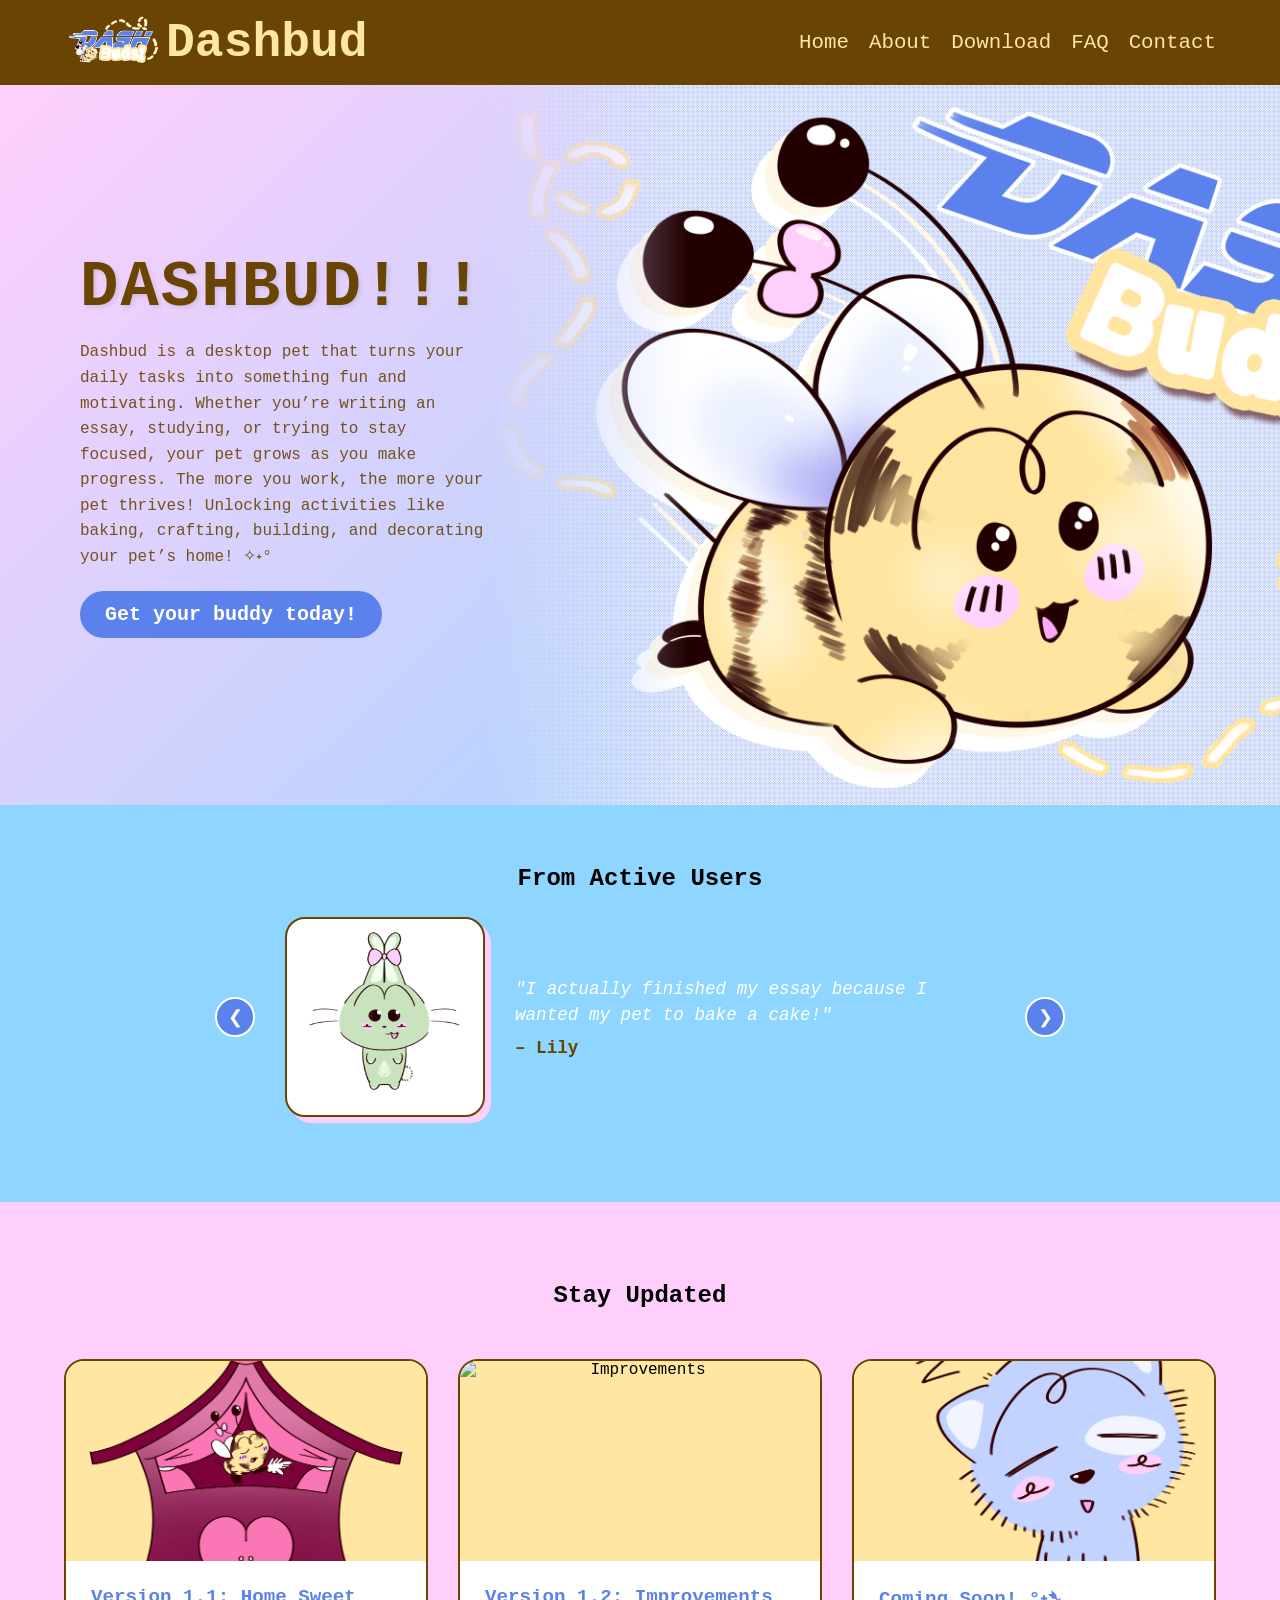
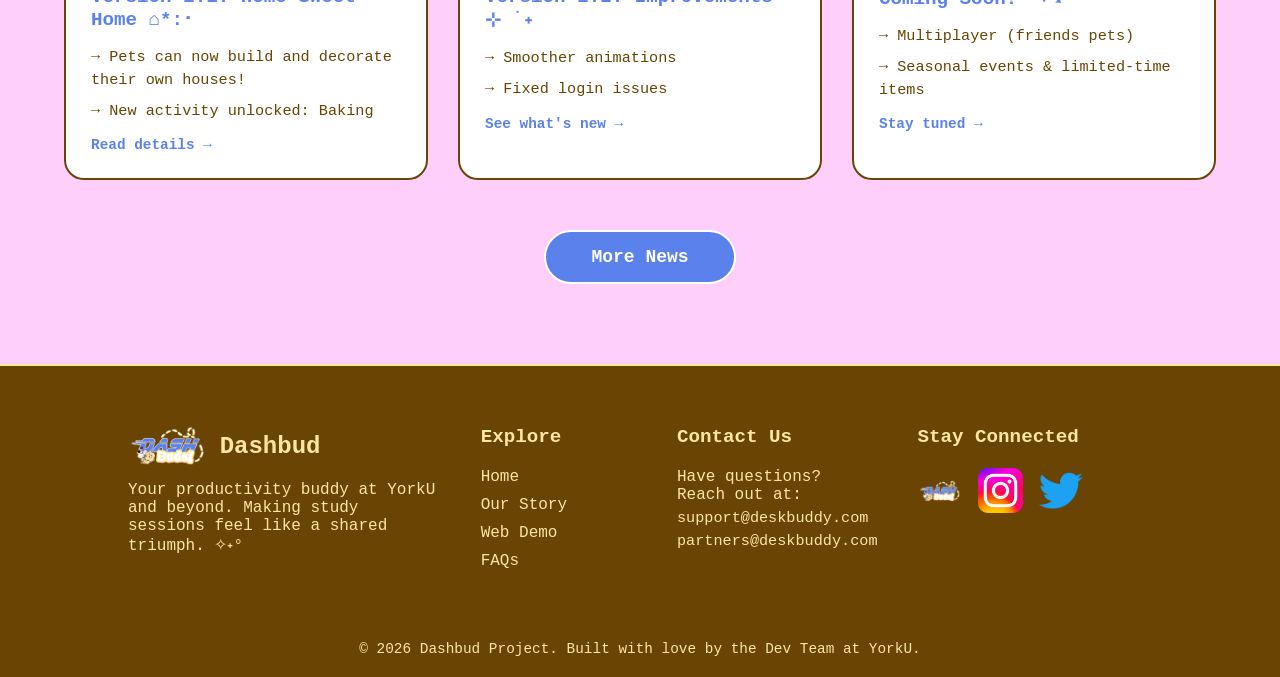
==== index.html @ 09f1fdd5 "Add files via upload" ====
<!DOCTYPE html>
<html lang="en">
<head>
    <meta charset="UTF-8">
    <meta name="viewport" content="width=device-width, initial-scale=1.0">
    <title>Dashbud</title>
    <link rel="stylesheet" href="style.css">
</head>
<body>

    <!-- NAVBAR -->
    <div id="header"></div>

    <!-- HERO SECTION -->
    <section class="hero">
        <div class="hero-text">
            <h1>DASHBUD!!!</h1>
            <p class="sub">Dashbud is a desktop pet that turns your daily tasks into something fun and motivating. Whether you’re writing an essay, studying, or trying to stay focused, your pet grows as you make progress. The more you work, the more your pet thrives! Unlocking activities like baking, crafting, building, and decorating your pet’s home! ✧˖°</p>
            <a href="instructions.html"><button class="cta-btn">Get your buddy today!</button></a>
        </div>

        <div class="hero-image">
            <div class="circle-photo">
                <img src="assets/main.png">
            </div>
        </div>
    </section>

    <!-- ACTIVE USERS SECTION -->
    <section class="users-section">
        <h2 class="section-title">From Active Users</h2>
        
        <div class="carousel-container">
            <button class="nav-btn prev" onclick="moveSlide(-1)">❮</button>

            <div class="slider">
                <div class="user-slide active">
                    <div class="user-photo">
                        <div class="rect-photo"><img src="assets/BunnySprite.png"></div>
                    </div>
                    <div class="user-text">
                        <p class="quote">"I actually finished my essay because I wanted my pet to bake a cake!"</p>
                        <p class="user-name">– Lily</p>
                    </div>
                </div>

                <div class="user-slide">
                    <div class="user-photo">
                        <div class="rect-photo"><img src="assets/CatSprite1.png"></div>
                    </div>
                    <div class="user-text">
                        <p class="quote">"Once you go DashBud, you won't ever turn back"</p>
                        <p class="user-name">– Billie</p>
                    </div>
                </div>

                <div class="user-slide">
                    <div class="user-photo">
                        <div class="rect-photo"><img src="assets/BeeSprite.png"></div>
                    </div>
                    <div class="user-text">
                        <p class="quote">"Like??? Since when is studying something I look forward to? My Dashbud literally cheers me on and it weirdly works. I don't feel alone while grinding anymore."</p>
                        <p class="user-name">– Ken</p>
                    </div>
                </div>

                <div class="user-slide">
                    <div class="user-photo">
                        <div class="rect-photo"><img src="assets/CatSprite2.png"></div>
                    </div>
                    <div class="user-text">
                        <p class="quote">"I opened it 'just to try' and now it's part of my daily routine. It makes the boring stuff so much easier to get through. Low-key life-changing:)"</p>
                        <p class="user-name">– Alex</p>
                    </div>
                </div>
                <div class="user-slide">
                    <div class="user-photo">
                        <div class="rect-photo"><img src="assets/BearSprite.png"></div>
                    </div>
                    <div class="user-text">
                        <p class="quote">"My friends are literally sick of me talking about this app but I don't care. It works and it's adorable. If I'm suffering academically, they're coming with me lol."</p>
                        <p class="user-name">– Patricia</p>
                    </div>
                </div>
                <div class="user-slide">
                    <div class="user-photo">
                        <div class="rect-photo"><img src="assets/DashBudsBunny.png"></div>
                    </div>
                    <div class="user-text">
                        <p class="quote">"Every time I try to slack off, my pet looks at me like "girl, be serious". And suddenly I'm writing paragraphs. Whoever made this, thank you for saving my GPA:333."</p>
                        <p class="user-name">– Yuju</p>
                    </div>
                </div>
                <div class="user-slide">
                    <div class="user-photo">
                        <div class="rect-photo"><img src="assets/DashBudsCat.png"></div>
                    </div>
                    <div class="user-text">
                        <p class="quote">"The interface is cute, clean, and actually motivates me?? I didn't expect much but it exceeded everything. Huge appreciation to the team behind this."</p>
                        <p class="user-name">– Frank</p>
                    </div>
                </div>

                <div class="user-slide">
                    <div class="user-photo">
                        <div class="rect-photo"><img src="assets/DashbudsCake.png"></div>
                    </div>
                    <div class="user-text">
                        <p class="quote">"DashBud has definitely made those late-night study marathons feel a lot less lonely."</p>
                        <p class="user-name">– James</p>
                    </div>
                </div>
                <div class="user-slide">
                    <div class="user-photo">
                        <div class="rect-photo"><img src="assets/DashbudsBear.png"></div>
                    </div>
                    <div class="user-text">
                        <p class="quote">"One of the only things that has given me motivation to get work done because I don't wanna leave my pet hanging in the middle of a project, the guilt is REAL."</p>
                        <p class="user-name">– Sabrina</p>
                    </div>
                </div>
                <div class="user-slide">
                    <div class="user-photo">
                        <div class="rect-photo"><img src="assets/DashbudsHouse.png"></div>
                    </div>
                    <div class="user-text">
                        <p class="quote">"This has been so effective in keeping me glued to my chair and has finally gotten me to stop scrolling on my phone when working on a project!!"</p>
                        <p class="user-name">– Jay</p>
                    </div>
                </div>
                <div class="user-slide">
                    <div class="user-photo">
                        <div class="rect-photo"><img src="assets/DashbudsWhy.png"></div>
                    </div>
                    <div class="user-text">
                        <p class="quote">"I love that my progress is tied to something so cute! It makes every task feel like a win."</p>
                        <p class="user-name">– Emily</p>
                    </div>
                </div>
            </div>

            <button class="nav-btn next" onclick="moveSlide(1)">❯</button>
        </div>
    </section>

    <section class="news">
        <div class="container">
            <h1 class="section-title">Stay Updated</h1>

            <div class="news-grid">
                <a href="https://www.instagram.com/p/DWmt3TzDglO/" class="news-card-link">
                    <div class="news-card"> 
                        <div class="news-img-placeholder">
                            <img src="assets/DashbudsHouse.png" alt="Home Sweet Home Update">
                        </div>
                        <div class="news-content">
                            <h3>Version 1.1: Home Sweet Home ⌂*:･</h3>
                            <p>→ Pets can now build and decorate their own houses!</p>
                            <p>→ New activity unlocked: Baking</p>
                            <span class="read-more">Read details →</span>
                        </div>
                    </div>
                </a>

                <a href="https://www.instagram.com/p/DWmy3O6jsHD/" class="news-card-link">
                    <div class="news-card">
                        <div class="news-img-placeholder">
                            <img src="assets/DashbudsBunny.png" alt="Improvements">
                        </div>
                        <div class="news-content">
                            <h3>Version 1.2: Improvements ⊹ ࣪ ˖</h3>
                            <p>→ Smoother animations</p>
                            <p>→ Fixed login issues</p>
                            <span class="read-more">See what's new →</span>
                        </div>
                    </div>
                </a>

                <a href="https://www.instagram.com/p/DWmsyvWDmKr/" class="news-card-link">
                    <div class="news-card">
                        <div class="news-img-placeholder">
                            <img src="assets/DashBudsBear.png" alt="Coming Soon">
                        </div>
                        <div class="news-content">
                            <h3>Coming Soon! °˖➴</h3>
                            <p>→ Multiplayer (friends pets)</p>
                            <p>→ Seasonal events & limited-time items</p>
                            <span class="read-more">Stay tuned →</span>
                        </div>
                    </div>
                </a>
            </div>

            <button class="news-btn">
                <a href="https://www.instagram.com/dash.buds/">More News</a>
            </button>
        </div>
    </section>
    <div id="footer"></div> <script src="include.js"></script>
    <script src="script.js"></script>
    <script src="include.js"></script>
</body>
</html>
---- style.css ----
* {
    margin: 0;
    padding: 0;
    box-sizing: border-box;
    font-family: "Courier New", sans-serif;
}

/* NAVBAR */
.navbar {
    width: 100%;
    background: #694403;
    padding: 15px 5%;
    display: flex;
    justify-content: space-between;
    align-items: center;
    flex-wrap: wrap;
}

.logo-text {
    text-decoration: none; 
    color: #ffe6a3; 
    font-size: clamp(1.5rem, 5vw, 3rem);
    font-weight: 700;
    flex: 1;
}

.logo-text:hover {
    color: #ffcffc;
}

.navbar nav {
    display: flex;
    flex-wrap: wrap;
}

.navbar nav a {
    margin-left: 20px;
    text-decoration: none;
    color: #ffe6a3;
    font-size: clamp(0.9rem, 2vw, 1.3rem);
    font-weight: 400;
    transition: 0.3s;
}

.navbar nav a:hover {
    color: #ffcffc;
    text-decoration: underline;
}

.logo img {
    height: 50px;
    width: auto;
    object-fit: contain;
}

/* HERO SECTION */
.hero {
    display: flex;
    justify-content: space-between;
    align-items: stretch;
    background: linear-gradient(135deg, #ffcffc, #8ed6ff);
    position: relative;
    padding: 0 100px 0 80px;
    height: 80vh;
    overflow: hidden;
}

.hero-text {
    display: flex;
    flex-direction: column;
    justify-content: center;
    max-width: 40%;
    color: #694403;
    z-index: 2;
}

.hero-text h1 {
    font-size: clamp(2.5rem, 6vw, 4rem);
    font-weight: 800;
    margin-bottom: 1rem;
    letter-spacing: 2px;
    text-shadow: 2px 2px 4px rgba(0, 0, 0, 0.1);
}

.hero-text .sub {
    color: #694403;
    font-size: 1rem;
    font-weight: 400;
    opacity: 0.9;
    line-height: 1.6;
}

.cta-btn {
    margin-top: 20px;
    padding: 12px 25px;
    background: #5a81ec;
    color: #fff;
    font-weight: 700;
    border: none;
    border-radius: 25px;
    cursor: pointer;
    font-size: 20px;
    width: fit-content;
    transition: 0.3s ease;
}

.cta-btn:hover {
    transform: scale(1.05);
    background: #ffe6a3;
    color: #694403;
}

.hero-image {
    display: flex;
    align-items: center;
    justify-content: flex-end;
    flex: 1;
    height: 100%;
}

.circle-photo {
    height: 100%;
    width: auto;
    -webkit-mask-image: linear-gradient(to right, transparent 0%, black 20%, black 80%, transparent 100%);
    mask-image: linear-gradient(to right, transparent 0%, black 20%, black 80%, transparent 100%);
}

.circle-photo img {
    height: 100%;
    width: auto;
    object-fit: contain;
    display: block;
}
/* FIX RIÊNG CHO MOBILE */
@media (max-width: 768px) {
    .hero-image {
        height: auto;
        margin-top: 20px;
    }
    
    .circle-photo {
        max-width: 300px; /* Trên mobile thì cho pet nhỏ lại xíu cho cân đối */
    }
}

/* USERS SECTION */
.users-section {
    padding: 60px 5%;
    background-color: #8ed6ff;
    text-align: center;
}

.carousel-container {
    position: relative;
    max-width: 850px;
    margin: 0 auto;
    display: flex;
    align-items: center;
    justify-content: center;
    gap: 30px;
}

.slider {
    width: 100%;
    min-height: 250px;
    display: flex;
    align-items: center;
}

.user-slide {
    display: none;
    width: 100%;
    animation: fadeIn 0.5s ease-in-out;
    flex-direction: row;
    align-items: center;
    gap: 30px;
}

.user-slide.active {
    display: flex;
}

.rect-photo {
    width: 200px;
    height: 200px;
    background: #fff;
    border-radius: 20px;
    display: flex;
    align-items: center;
    justify-content: center;
    box-shadow: 6px 6px 0px #ffcffc;
    flex-shrink: 0;
    overflow: hidden; /* Cắt bỏ phần ảnh thừa nếu to hơn khung */
    border: 2px solid #694403; /* Thêm viền nâu cho tông xuyệt tông với Dashbud */
}

.rect-photo img {
    width: 100%;
    height: 100%;
    object-fit: cover; /* Ảnh sẽ lấp đầy khung mà không bị móp méo */
    display: block;
}

.user-text {
    flex: 1;
    text-align: left;
}

.quote {
    font-size: 1.1rem;
    font-weight: 500;
    font-style: italic;
    color: #fff;
    line-height: 1.5;
    margin-bottom: 10px;
}

.user-name {
    font-weight: bold;
    font-size: 1.1rem;
    color: #694403;
}

.nav-btn {
    background: #5a81ec;
    border: 2px solid #fff;
    color: #fff;
    width: 40px;
    height: 40px;
    border-radius: 50%;
    cursor: pointer;
    font-size: 18px;
    transition: 0.2s;
    z-index: 10;
    flex-shrink: 0;
}

.nav-btn:hover {
    background: #ffe6a3;
    border-color: #694403;
    color: #694403;
}

@keyframes fadeIn {
    from { opacity: 0; transform: translateY(10px); }
    to { opacity: 1; transform: translateY(0); }
}

@media (max-width: 768px) {
    .carousel-container {
        gap: 10px;
    }
    
    .user-slide {
        flex-direction: column;
        text-align: center;
        gap: 20px;
    }

    .user-text {
        text-align: center;
    }

    .rect-photo {
        width: 150px;
        height: 150px;
    }

    .quote {
        font-size: 1rem;
    }
    
    .nav-btn {
        width: 35px;
        height: 35px;
        font-size: 14px;
    }
}

/* NEWS SECTION - CLEAN VERSION */
.news {
    padding: 80px 5%;
    background-color: #ffcffc;
    text-align: center;
}

.news h1{
    padding-bottom: 50px;
}

.news-grid {
    display: grid;
    grid-template-columns: repeat(auto-fit, minmax(300px, 1fr));
    gap: 30px;
    margin: 0 auto 50px;
    max-width: 1200px;
}

/* Sửa lỗi link */
.news-card-link {
    text-decoration: none;
    color: inherit;
    display: block;
}

.news-card {
    background: #fff;
    border-radius: 20px;
    overflow: hidden;
    transition: 0.3s ease;
    border: 2px solid #694403; /* Đồng bộ viền nâu Dashbud */
    display: flex;
    flex-direction: column;
    height: 100%;
}

.news-card:hover {
    transform: translateY(-10px);
    box-shadow: 10px 10px 0px rgba(105, 68, 3, 0.2);
}

/* Xử lý hình ảnh */
.news-img-placeholder {
    height: 200px;
    background: #ffe6a3;
    overflow: hidden;
    display: flex;
    align-items: center;
    justify-content: center;
}

.news-img-placeholder img {
    width: 100%;
    height: 100%;
    object-fit: cover; /* Giúp ảnh không bị móp méo */
    transition: 0.5s ease;
}

.news-card:hover .news-img-placeholder img {
    transform: scale(1.1);
}

.news-content {
    padding: 25px;
    text-align: left;
    flex-grow: 1;
}

.news-content h3 {
    color: #5a81ec;
    margin-bottom: 15px;
    font-size: 1.2rem;
    font-weight: 800;
}

.news-content p {
    font-size: 0.95rem;
    color: #694403;
    margin-bottom: 8px;
    line-height: 1.5;
}

.read-more {
    display: block;
    margin-top: 15px;
    font-weight: bold;
    color: #5a81ec;
    font-size: 0.9rem;
}

/* Button More News */
.news-btn {
    padding: 15px 45px;
    background: #5a81ec;
    border: 2px solid #fff;
    border-radius: 30px;
    cursor: pointer;
    transition: 0.3s;
    display: inline-block;
}

.news-btn a {
    color: white;
    text-decoration: none;
    font-size: 18px;
    font-weight: bold;
    display: block;
}

.news-btn:hover {
    background: #ffe6a3;
    border: 2px solid #694403;
    transform: scale(1.05);
}

.news-btn:hover a {
    color: #694403;
}

/* Sửa lại Global Responsive cho đồng bộ */
@media (max-width: 768px) {
    .news-grid {
        grid-template-columns: 1fr; /* 1 cột trên mobile */
    }
    
    .news-img-placeholder {
        height: 180px;
    }

    .section-title {
        font-size: 2rem;
    }
}
/* ABOUT PAGE SPECIFIC */
.about-hero {
    padding: 80px 10%;
    background-color: #ffcffc;
    color: #694403;
    /* Đảm bảo flex cân đối */
    display: flex;
    justify-content: center;
}

.about-text {
    flex: 1.5; /* Cho chữ rộng hơn một chút */
    line-height: 1.6;
}

.about-text h2 {
    font-size: 3rem;
    margin-bottom: 20px;
}
.about-hero .about-image {
    flex: 1;
    display: flex;
    justify-content: center;
}

/* Xóa bỏ mọi khung đồ của rect-photo chỉ riêng ở phần này */
.about-hero .rect-photo {
    width: 100%;       /* Cho phép nó to ra */
    height: auto;      /* Không cố định chiều cao 200px nữa */
    background: none;  /* Bỏ nền trắng */
    box-shadow: none;  /* Bỏ bóng đổ */
    border-radius: 0;  /* Bỏ bo góc */
    border: none;      /* Bỏ viền nếu có */
}

/* Làm cho tấm ảnh to lên */
.about-hero .rect-photo img {
    width: 100%;       /* To hết cỡ theo div mẹ */
    max-width: 550px;  /* Nhưng không quá 550px để tránh bị vỡ hình */
    height: auto;
    object-fit: contain;
}

.how-it-works {
    padding: 80px 5%;
    background-color: #fff;
    text-align: center;
}

.steps-grid {
    display: grid;
    grid-template-columns: repeat(auto-fit, minmax(220px, 1fr));
    gap: 20px;
    margin-top: 50px;
}

.step-card {
    background: #ffe6a3; 
    padding: 30px;
    border-radius: 20px;
    position: relative;
    border: 2px solid #694403;
    text-align: left;
}

.step-num {
    position: absolute;
    top: -20px;
    left: 20px;
    background: #5a81ec; 
    color: white;
    width: 40px;
    height: 40px;
    border-radius: 50%;
    display: flex;
    align-items: center;
    justify-content: center;
    font-weight: bold;
    border: 2px solid #694403;
}

.step-card h3 {
    margin-top: 10px;
    color: #694403;
    margin-bottom: 15px;
}

.step-card ul {
    list-style: none;
    font-size: 0.9rem;
}

.process-section {
    padding: 80px 10%;
    background-color: #8ed6ff;
    color: #000;
}

.about-flex {
    display: flex;
    align-items: center;
    gap: 50px;
    margin-bottom: 60px;
}

/* PROCESS */
.process-story {
    flex: 1.2;
    text-align: left;
}

.process-story h3 {
    font-size: 3rem;
    margin-bottom: 20px;
    color: #fff;
    text-shadow: 3px 3px #5a81ec;
}

.process-story p {
    line-height: 1.6;
    margin-bottom: 15px;
    font-size: 1.1rem;
}

.wish-note {
    font-weight: bold;
    color: #fff;
    background: #5a81ec;
    padding: 10px 20px;
    border-radius: 30px;
}

/* PROCESS PHOTO STACK (Cập nhật mới) */
.about-image {
    flex: 1;
    display: flex;
    justify-content: center;
    align-items: center;
    padding: 20px;
}

.process-photo-stack {
    display: flex;
    flex-direction: column; /* Xếp dọc */
    gap: 30px; /* Khoảng cách giữa các tấm hình */
    position: relative;
    width: 100%;
    max-width: 320px; /* Giới hạn độ rộng tổng thể */
}

/* Style chung cho hiệu ứng Polaroid */
.photo-item {
    background: #fff;
    padding: 15px 15px 40px 15px; /* Padding dưới dày hơn để ghi chú */
    border: 3px solid #694403;
    border-radius: 5px; /* Bo góc nhẹ */
    box-shadow: 10px 10px 0px rgba(105, 68, 3, 0.2); /* Bóng đổ mờ */
    transition: all 0.3s ease;
    position: relative;
}

.photo-item img {
    width: 100%;
    height: 200px; /* Cố định chiều cao ảnh */
    object-fit: cover; /* Cắt ảnh khớp khung */
    border: 2px solid #ddd;
}

.photo-item .caption {
    position: absolute;
    bottom: 10px;
    left: 0;
    width: 100%;
    text-align: center;
    font-weight: bold;
    color: #694403;
    font-size: 1rem;
    font-family: "Courier New", sans-serif; /* Dùng font đánh máy cho caption */
}

/* Hover effect: Nổi lên và đổi màu bóng đổ */
.photo-item:hover {
    transform: scale(1.05) rotate(0deg) !important; /* Về thẳng đứng khi hover */
    box-shadow: 10px 10px 0px #ffe6a3; /* Bóng đổ vàng của Dashbud */
    z-index: 10; /* Nổi lên trên */
}

/* Hiệu ứng xoay nhẹ và lệch góc để nhìn tự nhiên */
.polaroid-1 {
    transform: rotate(-3deg);
    align-self: flex-start; /* Lệch trái */
}

.polaroid-2 {
    transform: rotate(2deg);
    align-self: center; /* Ở giữa */
}

.polaroid-3 {
    transform: rotate(-1deg);
    align-self: flex-end; /* Lệch phải */
}

/* RESPONSIVE */
@media (max-width: 992px) {
    .about-image {
        margin-top: 40px;
        width: 100%;
    }
    .process-photo-stack {
        flex-direction: row; /* Trên mobile bóp nhỏ lại thì xếp ngang */
        justify-content: center;
        max-width: 100%;
        gap: 15px;
    }
    .photo-item {
        width: 30%; /* Mỗi tấm chiếm 30% chiều rộng */
        padding: 10px 10px 30px 10px;
    }
    .photo-item img {
        height: 120px; /* Giảm chiều cao ảnh trên mobile */
    }
    .polaroid-1, .polaroid-2, .polaroid-3 {
        transform: rotate(0deg); /* Bỏ xoay trên mobile cho gọn */
        align-self: auto;
    }
}

/* Features Styling */
.features-box {
    background: #fff;
    padding: 40px;
    border-radius: 40px;
    border: 3px solid #694403;
    text-align: center;
}

.features-box h3 {
    font-size: 2rem;
    margin-bottom: 30px;
}

.features-grid {
    display: grid;
    grid-template-columns: repeat(auto-fit, minmax(200px, 1fr));
    gap: 20px;
    margin-bottom: 30px;
}

.feature-item {
    background: #ffcffc;
    padding: 20px;
    border-radius: 20px;
    border: 2px solid #694403;
    font-weight: bold;
    transition: 0.3s;
}

.feature-item:hover {
    transform: scale(1.05);
    background: #ffe6a3;
}

.process-note {
    font-size: 0.9rem;
    font-style: italic;
    opacity: 0.8;
}

/* Responsive */
@media (max-width: 992px) {
    .about-flex {
        flex-direction: column;
        text-align: center;
    }
    .process-story { text-align: center; }
    .process-photo-frame { width: 280px; height: 280px; }
}

/* TEAM SECTION */
.team-section {
    padding: 80px 5%;
    background-color: #fff;
    text-align: center;
}

.team-sub {
    color: #694403;
    margin-bottom: 50px;
    font-size: 1.1rem;
}

.team-grid {
    display: grid;
    grid-template-columns: repeat(auto-fit, minmax(280px, 1fr));
    gap: 30px;
    max-width: 1200px;
    margin: 0 auto;
}

.team-card {
    background: #f9f9f9;
    border: 3px solid #694403;
    border-radius: 25px;
    padding: 30px;
    transition: all 0.3s ease;
    position: relative;
    overflow: hidden;
}

.team-card:hover {
    transform: translateY(-10px);
    background: #ffcffc; /* Đổi sang hồng khi hover */
    box-shadow: 10px 10px 0px #5a81ec; /* Bóng đổ xanh */
}

.member-photo {
    width: 120px;
    height: 120px;
    background: #8ed6ff;
    border-radius: 50%;
    margin: 0 auto 20px;
    display: flex;
    align-items: center;
    justify-content: center;
    border: 3px solid #694403;
    overflow: hidden; /* CỰC KỲ QUAN TRỌNG: Để ảnh không lòi ra ngoài vòng tròn */
}

.member-photo img {
    width: 100%;
    height: 100%;
    object-fit: cover; /* Giúp ảnh không bị móp méo */
    display: block;
}

.member-info h3 {
    color: #694403;
    margin-bottom: 5px;
    font-size: 1.3rem;
}

.member-info .role {
    color: #5a81ec;
    font-weight: bold;
    text-transform: uppercase;
    font-size: 0.85rem;
    letter-spacing: 1px;
    margin-bottom: 15px;
}

.member-info .desc {
    color: #666;
    font-size: 0.95rem;
    line-height: 1.5;
}

/* Responsive */
@media (max-width: 768px) {
    .team-grid {
        grid-template-columns: 1fr;
    }
}

/* Responsive About */
@media (max-width: 768px) {
    .about-flex {
        flex-direction: column;
        text-align: center;
    }
    .about-text h2 { font-size: 2rem; }
    .rect-photo { width: 100%; height: 250px; }
}

/* INSTRUCTIONS SECTION STYLES */
.ins-section {
    padding: 80px 5%;
    background-color: #8ed6ff; /* Blue background */
    min-height: 100vh;
    display: flex;
    justify-content: center;
}

.ins-container {
    max-width: 900px;
    width: 100%;
    text-align: center;
}

.ins-title {
    font-size: 3rem;
    color: #694403;
    margin-bottom: 40px;
    font-weight: 800;
}

/* Step Items */
.ins-steps {
    display: flex;
    flex-direction: column;
    gap: 20px;
    margin-bottom: 50px;
    align-items: center;
}

.ins-step-item {
    display: flex;
    align-items: center;
    gap: 20px;
    background: white;
    padding: 20px 30px;
    border-radius: 50px;
    width: 100%;
    max-width: 600px;
    border: 3px solid #694403;
    box-shadow: 8px 8px 0px #ffe6a3;
}

.ins-badge {
    background: #5a81ec;
    color: white;
    width: 40px;
    height: 40px;
    border-radius: 50%;
    display: flex;
    align-items: center;
    justify-content: center;
    font-weight: bold;
    font-size: 1.2rem;
    flex-shrink: 0;
    border: 2px solid #694403;
}

.ins-step-item p {
    color: #694403;
    font-size: 1.1rem;
    text-align: left;
}

/* Grid Buttons */
.ins-grid {
    display: grid;
    grid-template-columns: repeat(auto-fit, minmax(200px, 1fr));
    gap: 20px;
    margin-bottom: 60px;
}

.ins-card {
    background: #ffe6a3;
    padding: 20px;
    border-radius: 20px;
    text-decoration: none;
    color: #694403;
    font-weight: bold;
    font-size: 1.2rem;
    border: 3px solid #694403;
    transition: 0.3s ease;
}

.ins-card:hover {
    transform: translateY(-5px);
    background: white;
}

.ins-divider {
    height: 4px;
    background: repeating-linear-gradient(90deg, #694403, #694403 10px, transparent 10px, transparent 20px);
    margin: 40px auto;
    width: 80%;
    opacity: 0.3;
}

/* Demo Box */
.ins-demo-box {
    background: #ffcffc;
    padding: 50px 30px;
    border-radius: 30px;
    border: 3px solid #694403;
    box-shadow: 12px 12px 0px #694403;
}

.ins-demo-box h3 {
    font-size: 2.2rem;
    color: #694403;
    margin-bottom: 15px;
}

.ins-demo-box p {
    color: #694403;
    margin-bottom: 25px;
    font-size: 1.1rem;
}

.ins-cta-btn {
    display: inline-block;
    padding: 15px 35px;
    background: #5a81ec;
    color: white;
    text-decoration: none;
    border-radius: 30px;
    font-weight: bold;
    font-size: 1.2rem;
    border: 3px solid #694403;
    transition: 0.3s;
}

.ins-cta-btn:hover {
    background: #ffe6a3;
    color: #694403;
    transform: scale(1.05);
}

/* Responsive */
@media (max-width: 768px) {
    .ins-title { font-size: 2.2rem; }
    .ins-step-item { border-radius: 20px; padding: 15px; }
    .ins-badge { width: 30px; height: 30px; font-size: 1rem; }
    .ins-demo-box h3 { font-size: 1.8rem; }
}

/* PRODUCTIVITY BAR (CHO TRANG DASHBOARD) */
.progress-container {
    width: 100%;
    max-width: 500px;
    height: 30px;
    background: #eee;
    border-radius: 15px;
    margin: 20px auto;
    overflow: hidden;
    border: 2px solid #694403;
}

.progress-bar {
    height: 100%;
    width: 0%; /* JS sẽ điều khiển cái này */
    background: linear-gradient(to right, #ffb3ec, #5a81ec);
    transition: width 0.5s ease-in-out;
}

.character-selection {
    display: flex;
    justify-content: center;
    gap: 20px;
    margin-bottom: 30px;
}

.char-option {
    width: 80px;
    height: 80px;
    border-radius: 50%;
    background: #fff;
    cursor: pointer;
    border: 3px solid transparent;
    transition: 0.3s;
}

.char-option.selected {
    border-color: #5a81ec;
    transform: scale(1.2);
}

/* DASHBOARD STYLES */
.dashboard-container {
    max-width: 800px;
    margin: 50px auto;
    background: white;
    padding: 40px;
    border-radius: 30px;
    text-align: center;
    box-shadow: 15px 15px 0px #694403;
    border: 3px solid #694403;
}

.char-options {
    display: flex;
    justify-content: center;
    gap: 15px;
    margin: 20px 0;
}

.char-item {
    width: 60px;
    height: 60px;
    border-radius: 50%;
    background: #ffe6a3;
    display: flex;
    align-items: center;
    justify-content: center;
    cursor: pointer;
    border: 3px solid transparent;
    transition: 0.3s;
}

.char-item.active {
    border-color: #5a81ec;
    transform: scale(1.2);
    background: #8ed6ff;
}

.main-display {
    display: flex;
    flex-direction: column;
    align-items: center;
    gap: 20px;
    margin-top: 30px;
}

#mainPet {
    height: 200px;
    object-fit: contain;
}

.progress-container {
    width: 300px;
    height: 25px;
    background: #eee;
    border-radius: 20px;
    border: 2px solid #694403;
    overflow: hidden;
    margin: 10px 0;
}

.progress-bar {
    width: 0%;
    height: 100%;
    background: linear-gradient(to right, #ffb3ec, #5a81ec);
    transition: width 0.8s cubic-bezier(0.175, 0.885, 0.32, 1.275);
}

.input-group {
    display: flex;
    gap: 10px;
    margin-top: 20px;
}

.input-group input {
    padding: 10px;
    border-radius: 10px;
    border: 2px solid #ddd;
    outline: none;
}


/* FAQ SECTION STYLES */
.faq-section {
    padding: 100px 5%;
    display: flex;
    justify-content: center;
    min-height: 100vh;
}

.faq-container {
    max-width: 800px;
    width: 100%;
}

.faq-title {
    font-size: 3rem;
    color: #694403;
    text-align: center;
    margin-bottom: 50px;
    font-weight: 800;
}

.faq-list {
    display: flex;
    flex-direction: column;
    gap: 20px;
}

/* Style cho từng mục FAQ */
.faq-item {
    background: white;
    border: 3px solid #694403;
    border-radius: 20px;
    overflow: hidden;
    box-shadow: 8px 8px 0px #ffcffc; /* Đổ bóng màu hồng cute */
    transition: transform 0.2s ease;
}

.faq-item:hover {
    transform: translateY(-3px);
}

/* Phần câu hỏi (Cái thanh bấm vào) */
summary {
    padding: 25px;
    font-size: 1.3rem;
    font-weight: bold;
    color: #694403;
    cursor: pointer;
    list-style: none; /* Bỏ dấu mũi tên mặc định của trình duyệt */
    position: relative;
    display: flex;
    justify-content: space-between;
    align-items: center;
}

/* Tạo dấu + giả để làm mũi tên cho đẹp */
summary::after {
    content: '▼';
    font-size: 1rem;
    transition: transform 0.3s;
    color: #5a81ec;
}

/* Khi mở ra thì xoay mũi tên */
details[open] summary::after {
    transform: rotate(180deg);
}

/* Phần câu trả lời */
.faq-answer {
    padding: 0 25px 25px 25px;
    color: #333;
    line-height: 1.6;
    font-size: 1.1rem;
    animation: slideDown 0.3s ease-out;
}

.faq-footer {
    margin-top: 60px;
    text-align: center;
    background: #694403;
    padding: 40px;
    border-radius: 30px;
    color: #ffe6a3;
}

.faq-footer p {
    margin-bottom: 20px;
    font-size: 1.2rem;
}

/* Hiệu ứng mượt khi mở câu trả lời */
@keyframes slideDown {
    from { opacity: 0; transform: translateY(-10px); }
    to { opacity: 1; transform: translateY(0); }
}

/* Responsive */
@media (max-width: 768px) {
    .faq-title { font-size: 2.2rem; }
    summary { font-size: 1.1rem; padding: 20px; }
    .faq-answer { font-size: 1rem; }
}



/* CONTACT PAGE STYLES */
.contact-section {
    padding: 80px 5%;
    display: flex;
    justify-content: center;
    min-height: 100vh;
}

.contact-container {
    max-width: 1100px;
    width: 100%;
}

.contact-title {
    font-size: 3rem;
    color: #694403;
    text-align: center;
    margin-bottom: 40px;
    font-weight: 800;
}

.contact-wrapper {
    display: grid;
    grid-template-columns: 1fr 1fr;
    gap: 40px;
    background: white;
    padding: 40px;
    border-radius: 30px;
    border: 3px solid #694403;
    box-shadow: 15px 15px 0px #ffe6a3;
}

/* Cột bên trái */
.contact-info h3 {
    color: #5a81ec;
    margin-bottom: 10px;
    font-size: 1.2rem;
}

.email-box {
    margin-bottom: 30px;
    display: flex;
    flex-direction: column;
    gap: 20px;
}

.email-item a {
    color: #694403;
    text-decoration: none;
    font-weight: bold;
    font-size: 1.1rem;
}

.email-item a:hover {
    text-decoration: underline;
}
.social-links-contact {
    margin: 25px 0;
    padding: 20px;
    background: rgba(255, 255, 255, 0.5); 
    border-radius: 15px;
    border: 2px dashed #694403; 
}

.social-links-contact h3 {
    font-size: 1.2rem;
    color: #694403;
    margin-bottom: 15px;
}

.social-icon-wrapper {
    display: flex;
    gap: 20px;
}

.social-item {
    display: flex;
    align-items: center;
    gap: 10px;
    text-decoration: none;
    color: #694403;
    font-weight: bold;
    padding: 10px 15px;
    background: #fff;
    border: 2px solid #694403;
    border-radius: 12px;
    transition: 0.3s;
}

.social-item img {
    width: 24px;
    height: 24px;
    object-fit: contain;
}

.social-item:hover {
    transform: translateY(-3px);
    background: #ffe6a3; /* Đổi sang màu vàng đặc trưng khi hover */
    box-shadow: 4px 4px 0px #694403;
}

/* Responsive cho mobile */
@media (max-width: 600px) {
    .social-icon-wrapper {
        flex-direction: column;
        gap: 10px;
    }
}

/* Form Styles */
.contact-form {
    display: flex;
    flex-direction: column;
    gap: 15px;
}

.contact-form input, 
.contact-form textarea {
    padding: 15px;
    border-radius: 15px;
    border: 2px solid #ddd;
    font-family: inherit;
    outline: none;
    transition: border-color 0.3s;
}

.contact-form input:focus, 
.contact-form textarea:focus {
    border-color: #ffcffc;
}

/* Cột bên phải (Map) */
.contact-map h3 {
    margin-bottom: 20px;
    color: #694403;
}

.map-frame {
    border-radius: 100px;
    overflow: hidden;
    border: 3px solid #694403;
    height: 90%;
}

/* Responsive */
@media (max-width: 900px) {
    .contact-wrapper {
        grid-template-columns: 1fr;
    }
    .contact-title { font-size: 2.2rem; }
    .map-frame { height: 300px; }
}

/* FOOTER STYLES */
.footer-container {
    background-color: #694403; /* Hoặc màu nền bạn muốn */
    padding: 60px 10% 20px;
    border-top: 2px solid #ffe6a3;
    color: #ffe6a3;
}

.footer-content {
    display: grid;
    grid-template-columns: 2fr 1fr 1fr 1.5fr; /* Chia cột cân đối */
    gap: 40px;
    margin-bottom: 40px;
}

.footer-section h4 {
    margin-bottom: 20px;
    font-size: 1.2rem;
    font-weight: bold;
}

/* Logo & Brand */
.footer-logo {
    display: flex;
    align-items: center;
    gap: 10px;
    margin-bottom: 15px;
}

.footer-logo img {
    height: 40px;
}

.footer-logo span {
    font-size: 1.5rem;
    font-weight: bold;
}

/* Links & Contact */
.footer-links ul {
    list-style: none;
    padding: 0;
}

.footer-links ul li {
    margin-bottom: 10px;
}

.footer-links a, .email-link {
    text-decoration: none;
    color: #ffe6a3;
    transition: 0.3s;
    display: block;
}

.footer-links a:hover, .email-link:hover {
    color: #fff;
    padding-left: 5px;
}

.email-link {
    margin-top: 5px;
    font-size: 0.95rem;
}

/* SOCIAL ICONS SETTING */
.social-icons {
    display: flex;
    gap: 15px;
}

.social-btn {
    width: 45px;
    height: 45px;
    display: flex;
    align-items: center;
    justify-content: center;
    transition: 0.3s ease;
    overflow: hidden;
}

.social-btn img {
    width: 45px; /* Size icon bên trong khung */
    height: 45px;
    object-fit: contain;
}

.social-btn:hover {
    transform: translateY(-5px);
}

/* Bottom Footer */
.footer-bottom {
    text-align: center;
    padding-top: 20px;
    border-top: 1px solid rgba(105, 68, 3, 0.1);
    font-size: 0.9rem;
}

/* Mobile Responsive */
@media (max-width: 992px) {
    .footer-content {
        grid-template-columns: 1fr 1fr;
    }
}

@media (max-width: 600px) {
    .footer-content {
        grid-template-columns: 1fr;
        text-align: center;
    }
    .footer-logo, .social-icons {
        justify-content: center;
    }
}
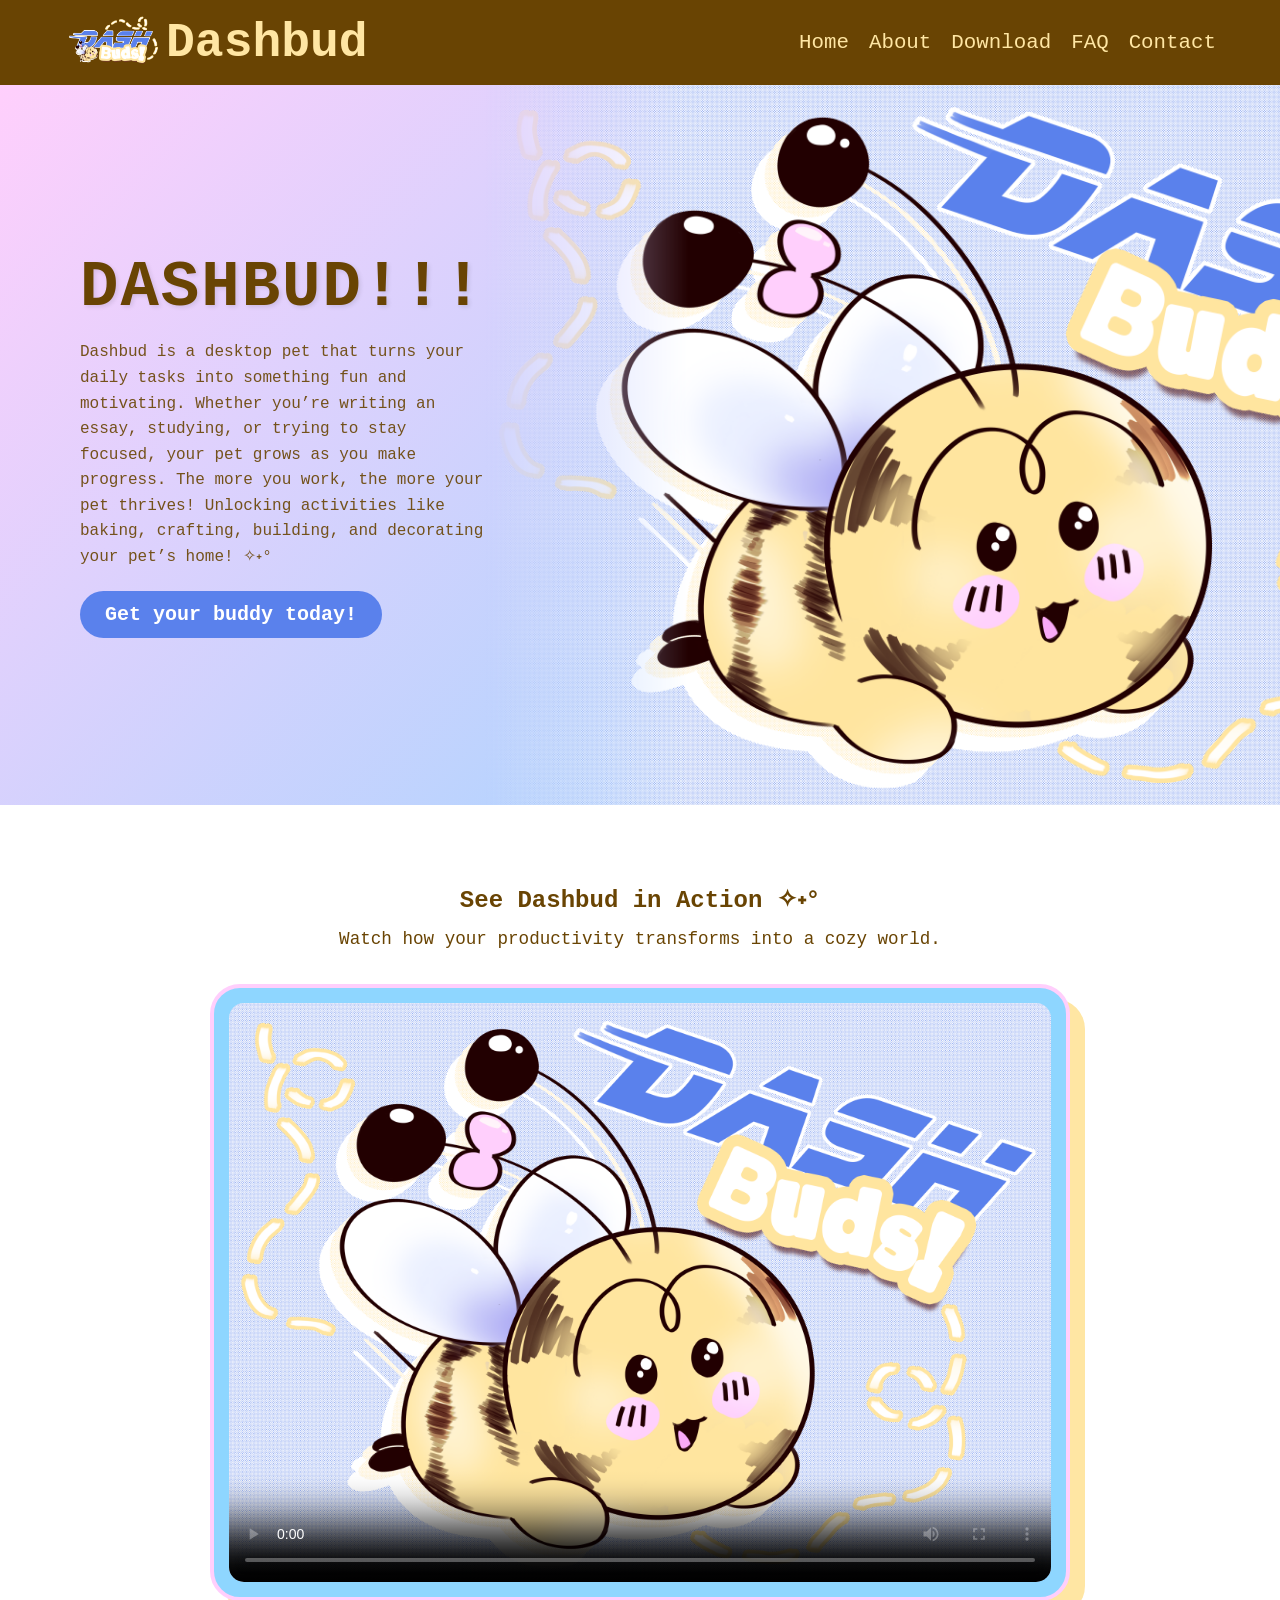
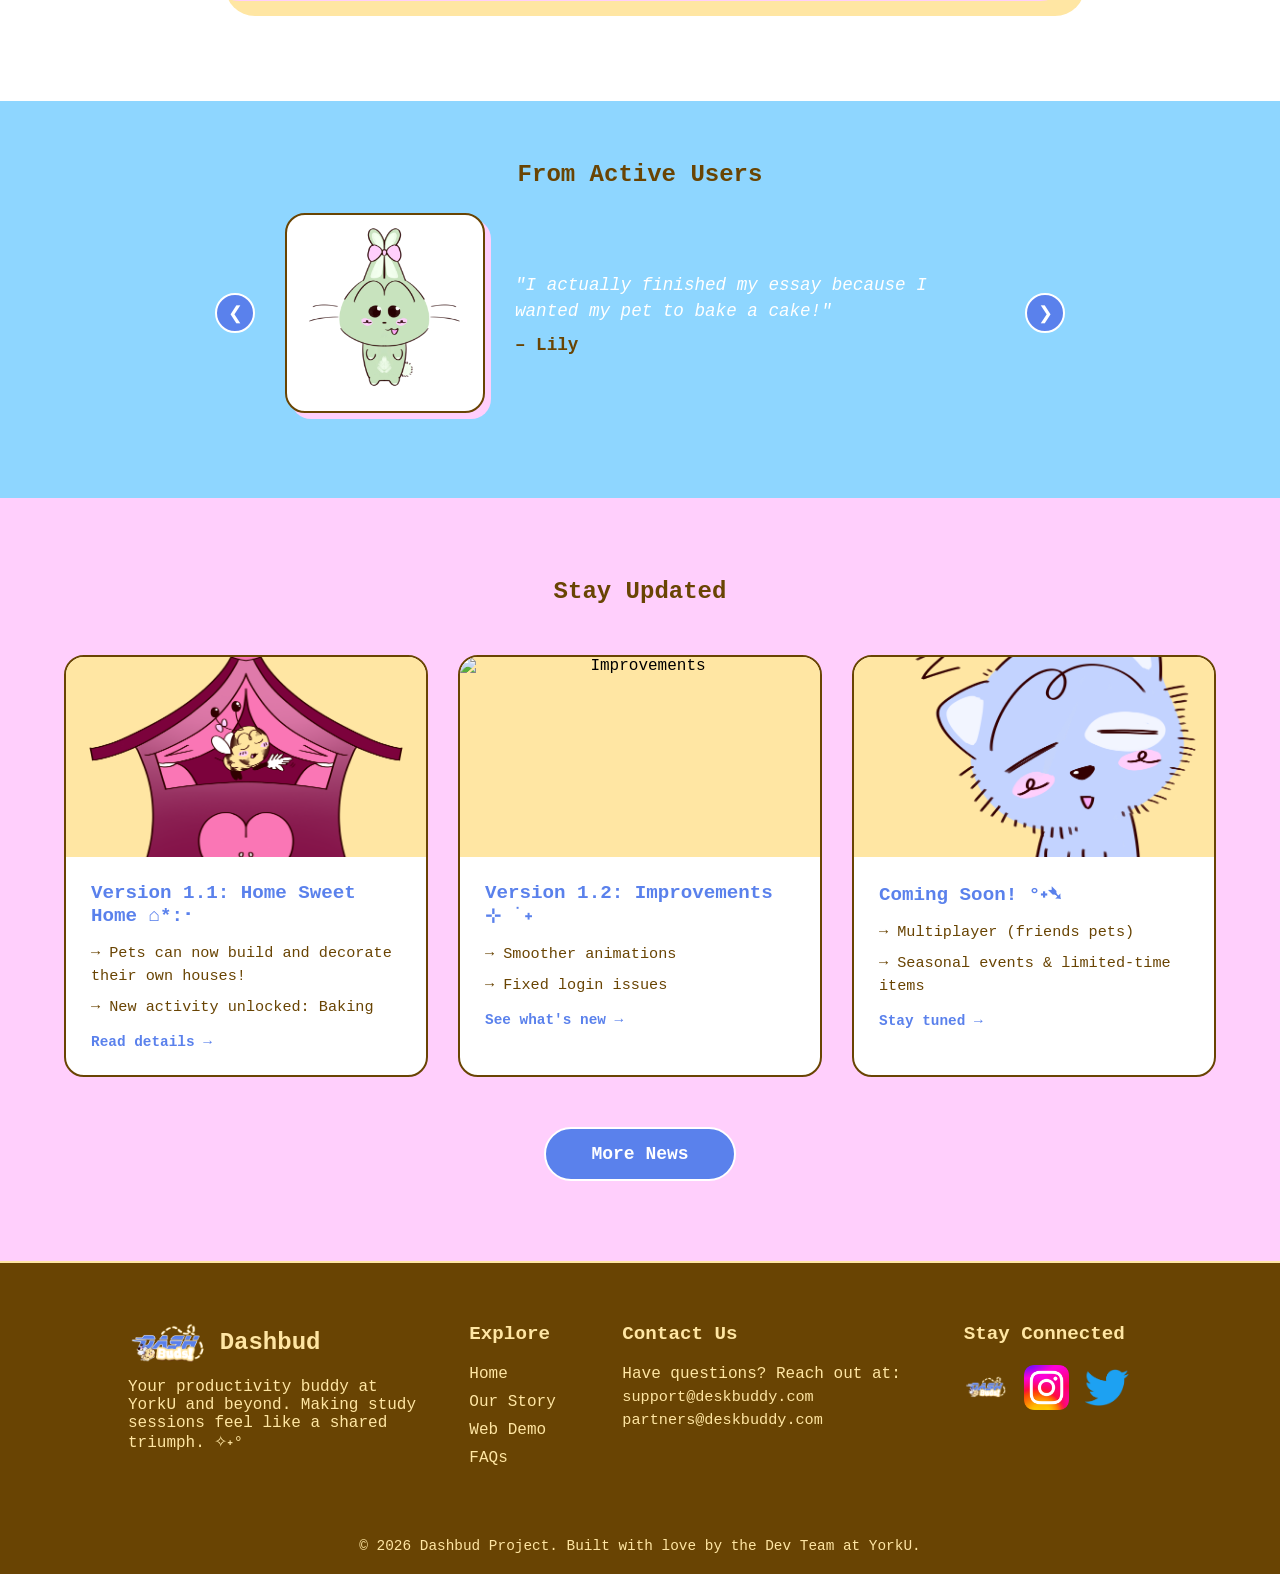
==== commit ea3b533a: "Add files via upload" ====
--- a/index.html
+++ b/index.html
@@ -26,9 +26,25 @@
         </div>
     </section>
 
+    <section class="video-showcase">
+        <div class="container">
+            <h1 class="section-title">See Dashbud in Action ✧˖°</h1>
+            <p class="video-subtitle">Watch how your productivity transforms into a cozy world.</p>
+            
+            <div class="video-wrapper">
+                <div class="video-screen">
+                    <video controls poster="assets/main.png">
+                        <source src="assets/final.mp4" type="video/mp4">
+                        Your browser does not support the video tag.
+                    </video>
+                </div>
+            </div>
+        </div>
+    </section>
+
     <!-- ACTIVE USERS SECTION -->
     <section class="users-section">
-        <h2 class="section-title">From Active Users</h2>
+        <h1 class="section-title">From Active Users</h1>
         
         <div class="carousel-container">
             <button class="nav-btn prev" onclick="moveSlide(-1)">❮</button>
--- a/style.css
+++ b/style.css
@@ -3,6 +3,10 @@
     padding: 0;
     box-sizing: border-box;
     font-family: "Courier New", sans-serif;
+}
+
+.section-title{
+    color: #694403;
 }
 
 /* NAVBAR */
@@ -44,7 +48,6 @@
 
 .navbar nav a:hover {
     color: #ffcffc;
-    text-decoration: underline;
 }
 
 .logo img {
@@ -131,15 +134,94 @@
     object-fit: contain;
     display: block;
 }
-/* FIX RIÊNG CHO MOBILE */
+/* FIX RESPONSIVE CHO MOBILE */
 @media (max-width: 768px) {
+    .hero {
+        flex-direction: column; /* Chữ trên, hình dưới */
+        height: auto; /* Bỏ cố định 80vh để không bị tràn */
+        padding: 60px 20px; /* Giảm padding cho đỡ chật */
+        text-align: center;
+        align-items: center;
+        justify-content: center;
+    }
+
+    .hero-text {
+        max-width: 100%; /* Chữ chiếm hết chiều ngang */
+        margin-bottom: 40px;
+        align-items: center; /* Căn giữa button */
+    }
+
     .hero-image {
-        height: auto;
-        margin-top: 20px;
-    }
-    
+        width: 100%;
+        height: auto; /* Quan trọng: Bỏ height 100% */
+        justify-content: center;
+        flex: none;
+    }
+
     .circle-photo {
-        max-width: 300px; /* Trên mobile thì cho pet nhỏ lại xíu cho cân đối */
+        width: 80%; /* Chiếm 80% chiều rộng màn hình điện thoại */
+        max-width: 350px; /* Không được to quá 350px */
+        height: auto; /* Để chiều cao tự nhảy theo chiều rộng */
+        mask-image: none; /* Tắt mask trên mobile nhìn cho rõ con pet */
+        -webkit-mask-image: none;
+    }
+
+    .circle-photo img {
+        width: 100%; /* Ép ảnh chạy theo chiều rộng của div mẹ */
+        height: auto; /* Bỏ height 100% cũ */
+        object-fit: contain;
+    }
+}
+
+/* VIDEO SHOWCASE SECTION */
+.video-showcase {
+    padding: 80px 5%;
+    background-color: #fff; /* Nền trắng để nổi bật trên nền hồng của News */
+    text-align: center;
+}
+
+.video-subtitle {
+    color: #694403;
+    margin: 15px 0px;
+    font-size: 1.1rem;
+}
+
+.video-wrapper {
+    position: relative;
+    max-width: 900px;
+    margin: 0 auto;
+    padding: 20px;
+}
+
+.video-screen {
+    background: #8ed6ff; /* Màu viền ngoài */
+    padding: 15px;
+    border-radius: 30px;
+    border: 4px solid #ffcffc;
+    box-shadow: 15px 15px 0px #ffe6a3; /* Bóng đổ xanh dương đặc trưng */
+    overflow: hidden;
+    line-height: 0; /* Khử khoảng cách thừa dưới video */
+}
+
+.video-screen video {
+    width: 100%;
+    border-radius: 15px;
+    display: block;
+}
+
+@keyframes float {
+    0%, 100% { transform: translateY(0); }
+    50% { transform: translateY(-15px); }
+}
+
+/* Responsive cho điện thoại */
+@media (max-width: 768px) {
+    .video-screen {
+        padding: 8px;
+        box-shadow: 8px 8px 0px #8ed6ff;
+    }
+    .video-showcase {
+        padding: 50px 5%;
     }
 }
 
@@ -532,7 +614,7 @@
 .process-story p {
     line-height: 1.6;
     margin-bottom: 15px;
-    font-size: 1.1rem;
+    /* font-size: 1.1rem; */
 }
 
 .wish-note {
@@ -860,21 +942,36 @@
 
 .ins-card {
     background: #ffe6a3;
-    padding: 20px;
+    padding: 15px 25px; /* Giảm padding một chút cho gọn */
     border-radius: 20px;
     text-decoration: none;
     color: #694403;
     font-weight: bold;
-    font-size: 1.2rem;
+    font-size: 1.1rem;
     border: 3px solid #694403;
     transition: 0.3s ease;
+    
+    /* CĂN CHỈNH LOGO VÀ CHỮ */
+    display: flex;
+    align-items: center;
+    justify-content: center; /* Căn giữa nội dung */
+    gap: 12px; /* Khoảng cách giữa logo và chữ */
+}
+
+/* ĐÂY LÀ PHẦN KHỐNG CHẾ SIZE LOGO */
+.ins-card img {
+    width: 30px;  /* Bạn có thể chỉnh 25px hoặc 35px tùy ý */
+    height: 30px;
+    object-fit: contain; /* Giữ đúng tỷ lệ logo không bị méo */
 }
 
 .ins-card:hover {
     transform: translateY(-5px);
     background: white;
-}
-
+    box-shadow: 6px 6px 0px #694403; /* Thêm bóng đổ cho vibe Dashbud */
+}
+
+/* Divider cho xinh */
 .ins-divider {
     height: 4px;
     background: repeating-linear-gradient(90deg, #694403, #694403 10px, transparent 10px, transparent 20px);
@@ -1141,7 +1238,7 @@
 }
 
 .faq-footer p {
-    margin-bottom: 20px;
+    margin-bottom: 40px;
     font-size: 1.2rem;
 }
 
@@ -1323,7 +1420,7 @@
 
 .footer-content {
     display: grid;
-    grid-template-columns: 2fr 1fr 1fr 1.5fr; /* Chia cột cân đối */
+    grid-template-columns: 2fr 0.75fr 2fr 1.25fr; 
     gap: 40px;
     margin-bottom: 40px;
 }
@@ -1369,7 +1466,7 @@
 }
 
 .footer-links a:hover, .email-link:hover {
-    color: #fff;
+    color: #ffcffc;
     padding-left: 5px;
 }
 
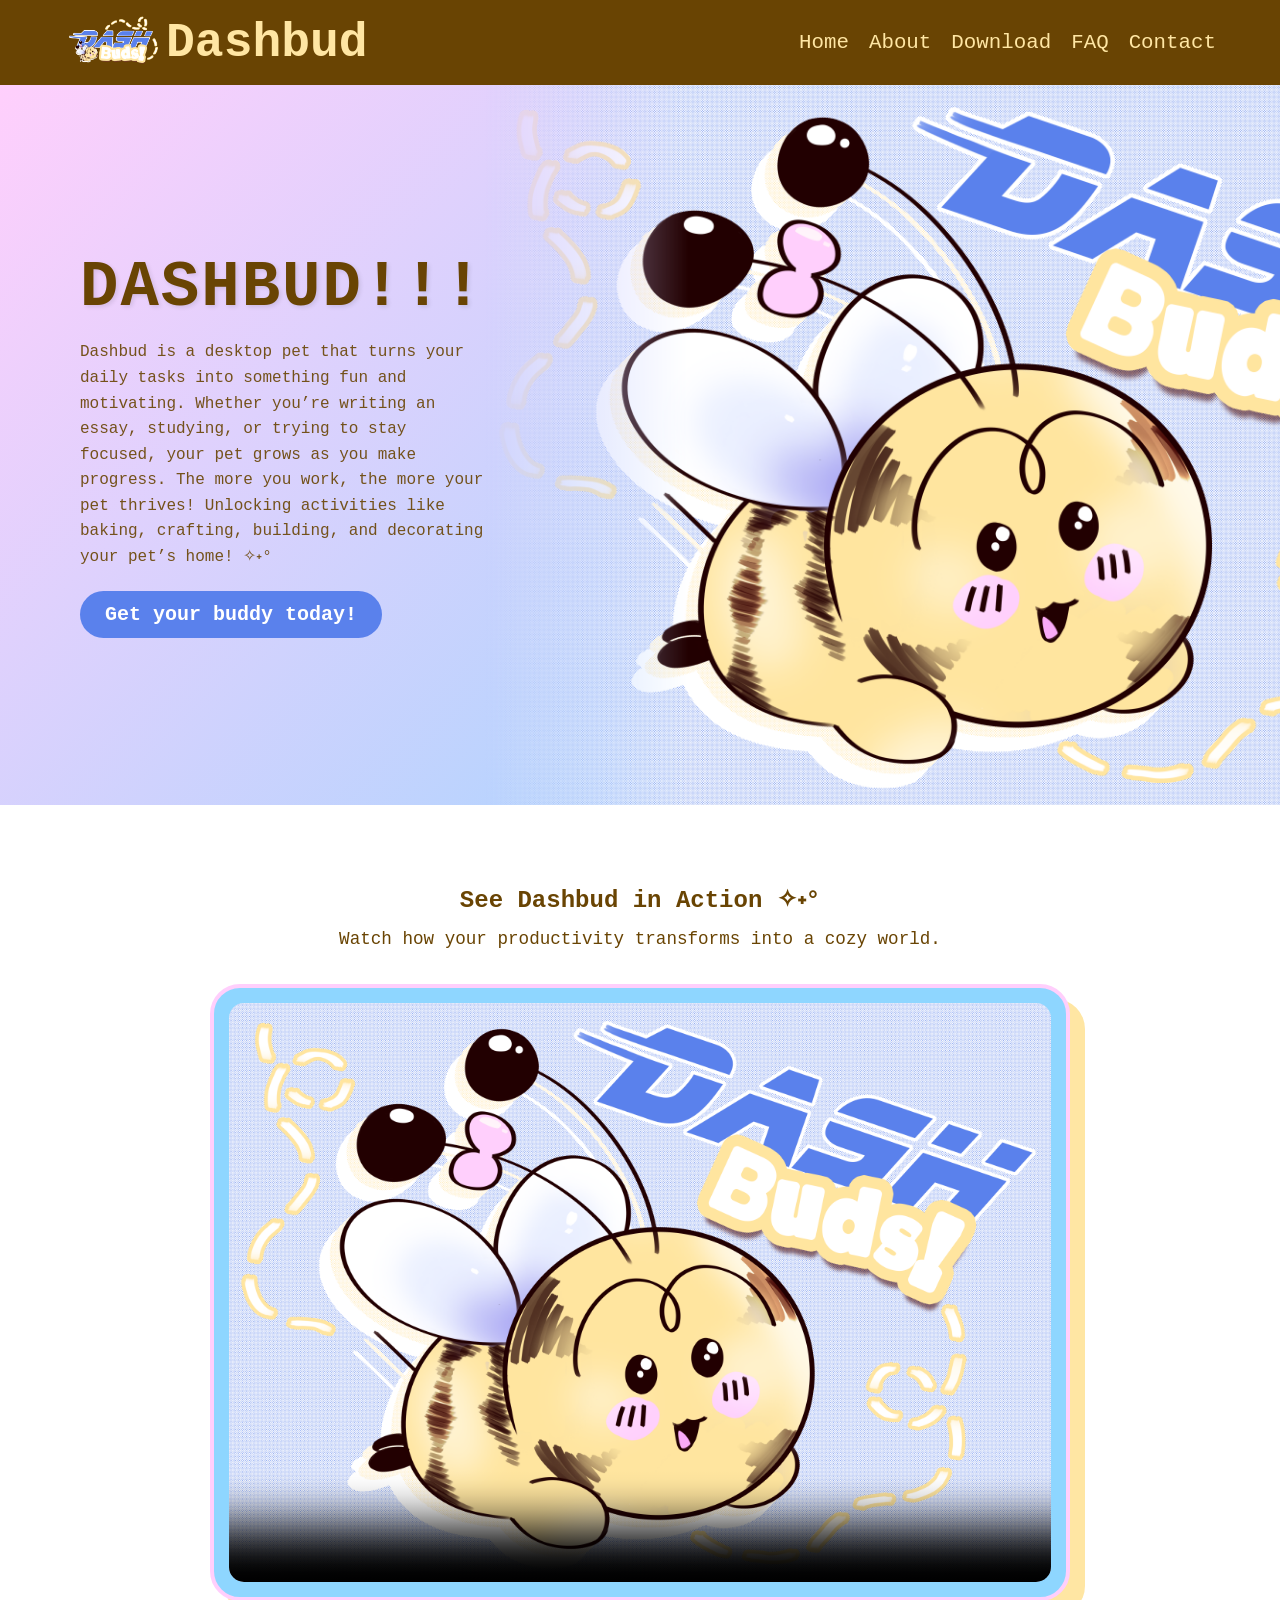
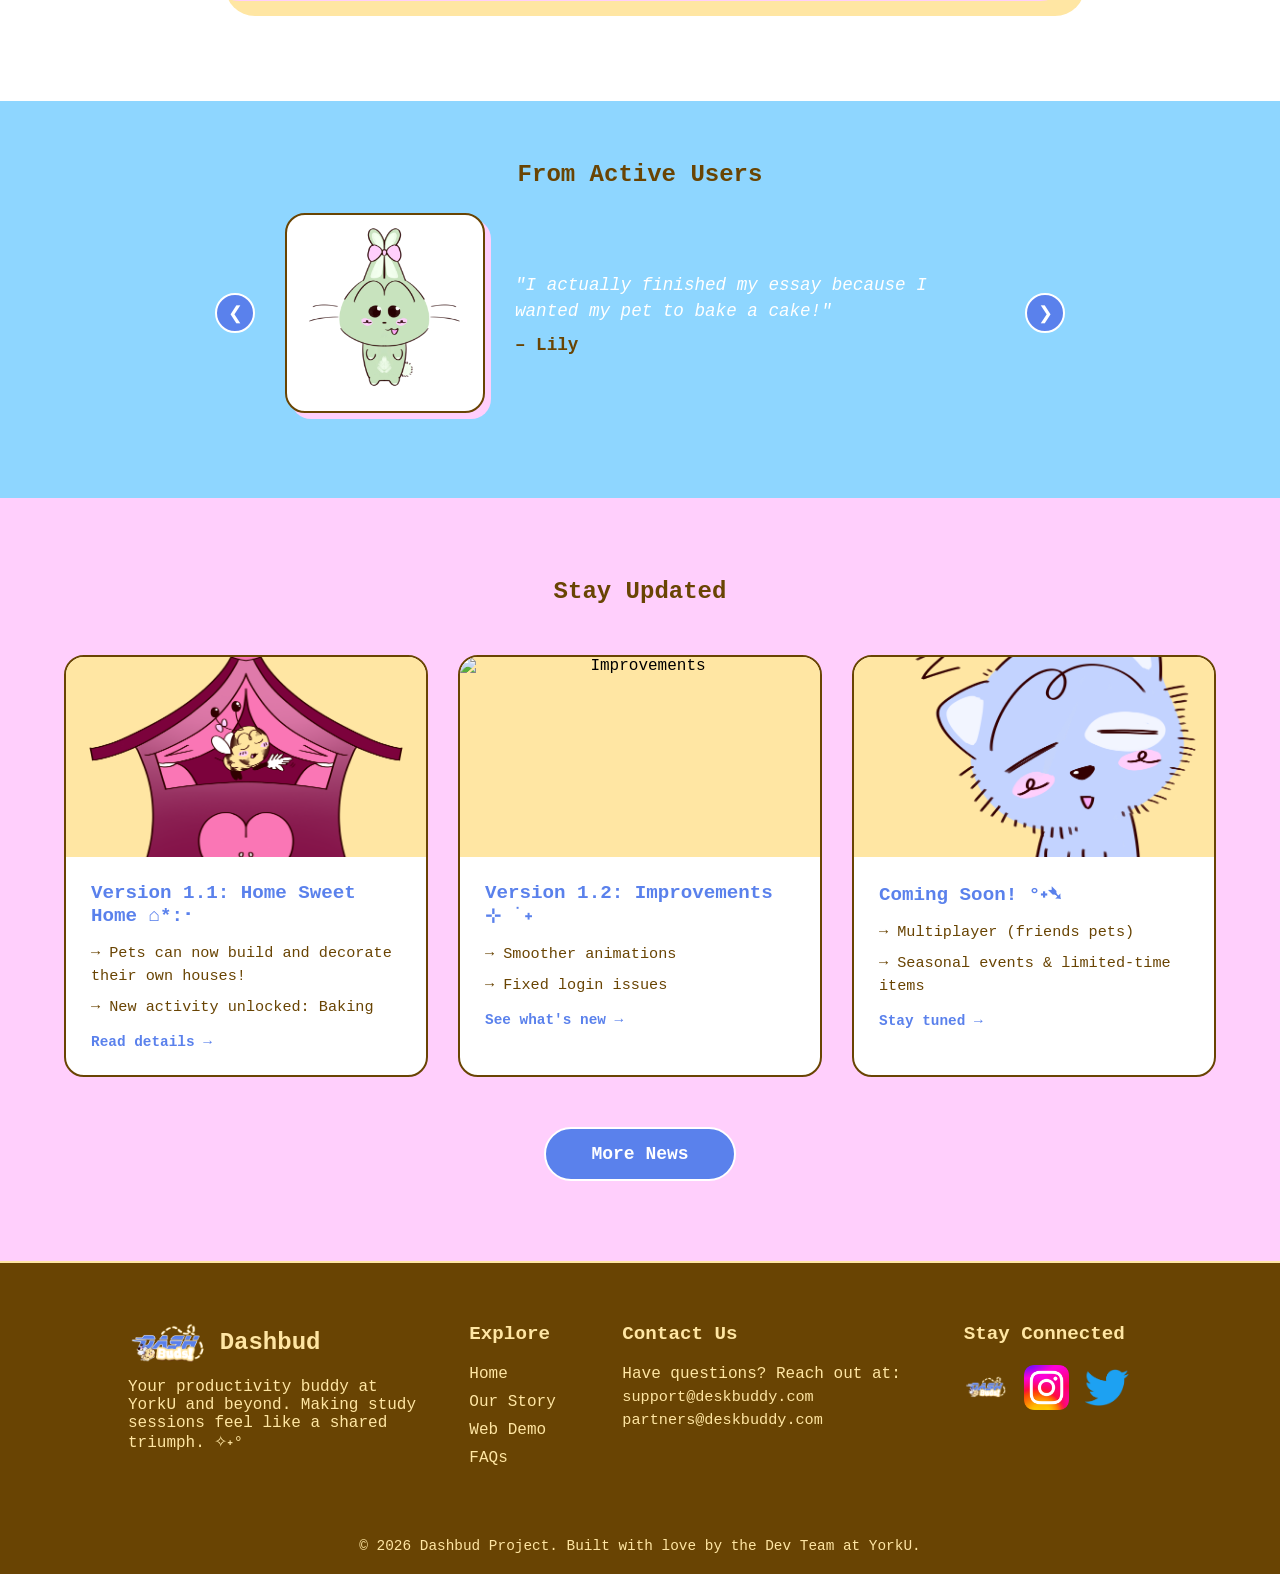
==== commit 33d40213: "Update index.html" ====
--- a/index.html
+++ b/index.html
@@ -128,7 +128,7 @@
                 </div>
                 <div class="user-slide">
                     <div class="user-photo">
-                        <div class="rect-photo"><img src="assets/DashbudsBear.png"></div>
+                        <div class="rect-photo"><img src="assets/DashbudsCake.png"></div>
                     </div>
                     <div class="user-text">
                         <p class="quote">"One of the only things that has given me motivation to get work done because I don't wanna leave my pet hanging in the middle of a project, the guilt is REAL."</p>
@@ -146,7 +146,7 @@
                 </div>
                 <div class="user-slide">
                     <div class="user-photo">
-                        <div class="rect-photo"><img src="assets/DashbudsWhy.png"></div>
+                        <div class="rect-photo"><img src="assets/BeeSprite.png"></div>
                     </div>
                     <div class="user-text">
                         <p class="quote">"I love that my progress is tied to something so cute! It makes every task feel like a win."</p>
@@ -181,7 +181,7 @@
                 <a href="https://www.instagram.com/p/DWmy3O6jsHD/" class="news-card-link">
                     <div class="news-card">
                         <div class="news-img-placeholder">
-                            <img src="assets/DashbudsBunny.png" alt="Improvements">
+                            <img src="assets/DashbudsCat.png" alt="Improvements">
                         </div>
                         <div class="news-content">
                             <h3>Version 1.2: Improvements ⊹ ࣪ ˖</h3>
@@ -216,4 +216,4 @@
     <script src="script.js"></script>
     <script src="include.js"></script>
 </body>
-</html>+</html>
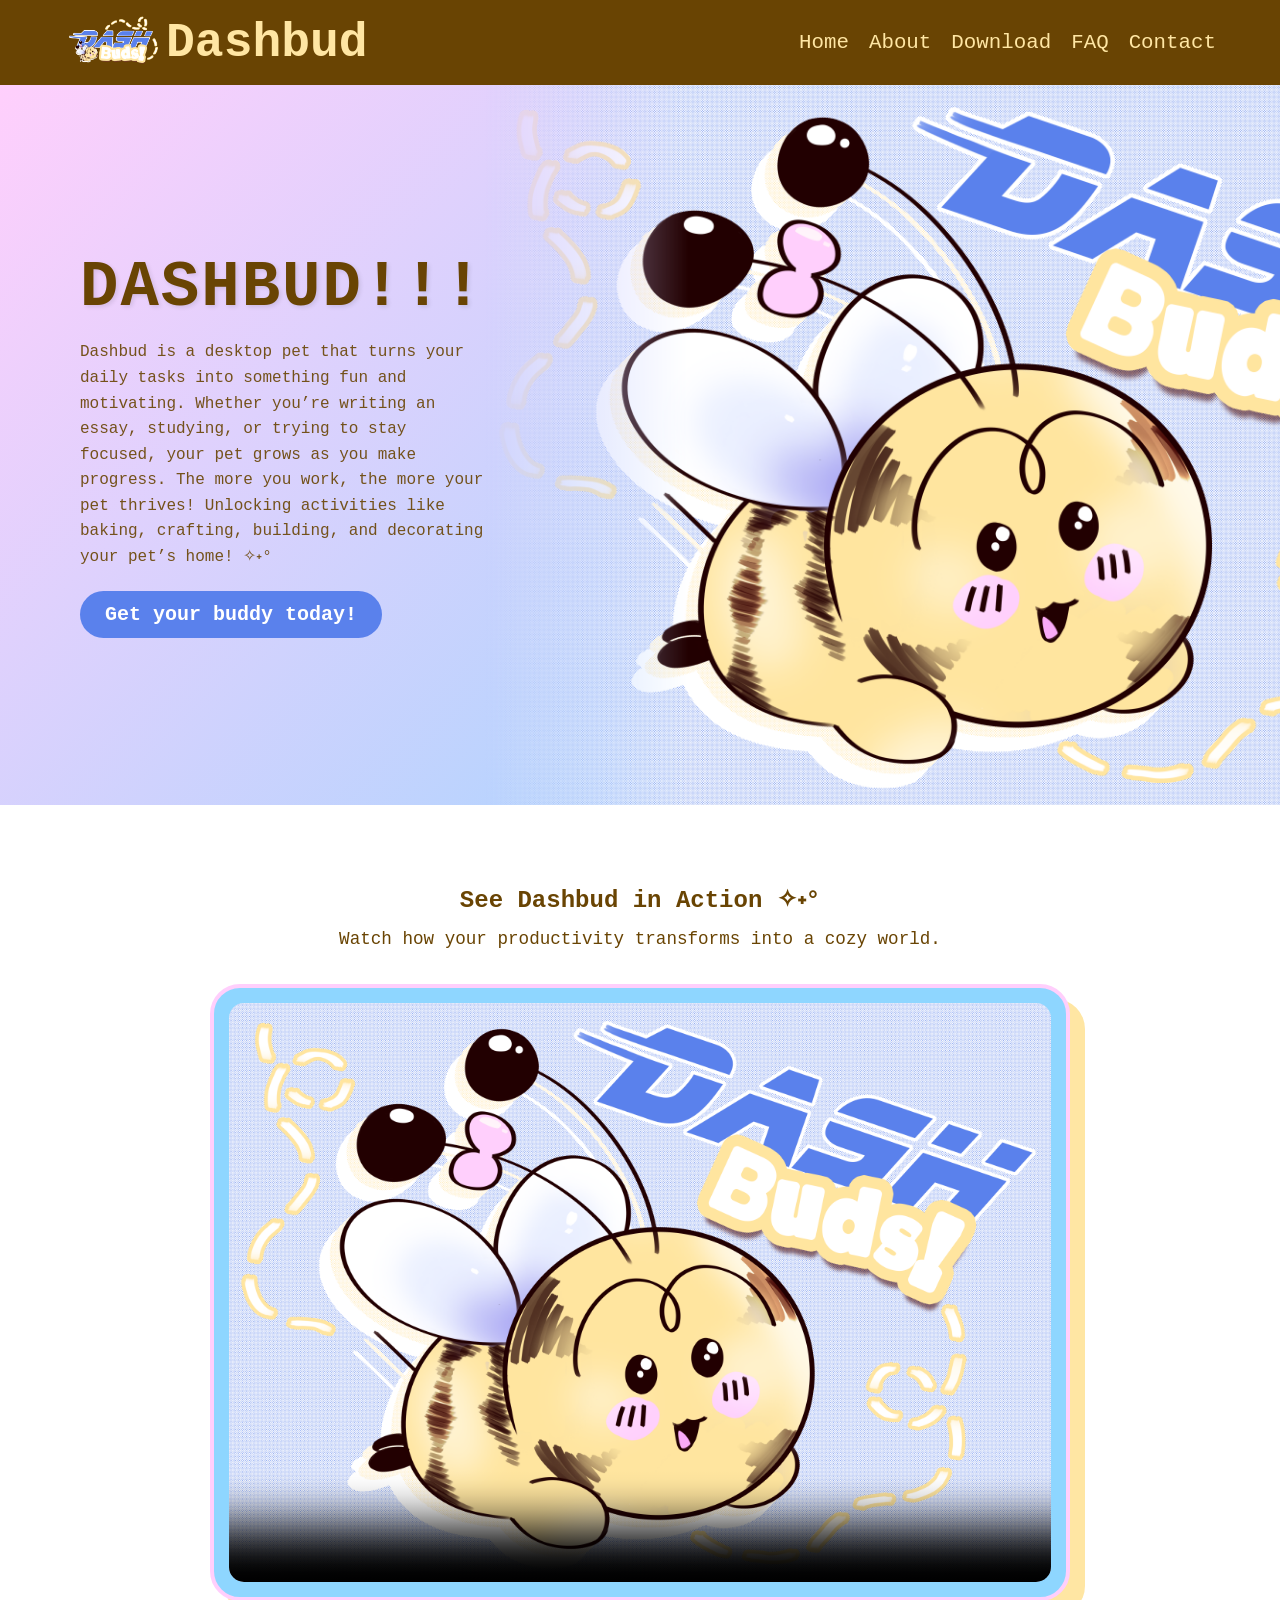
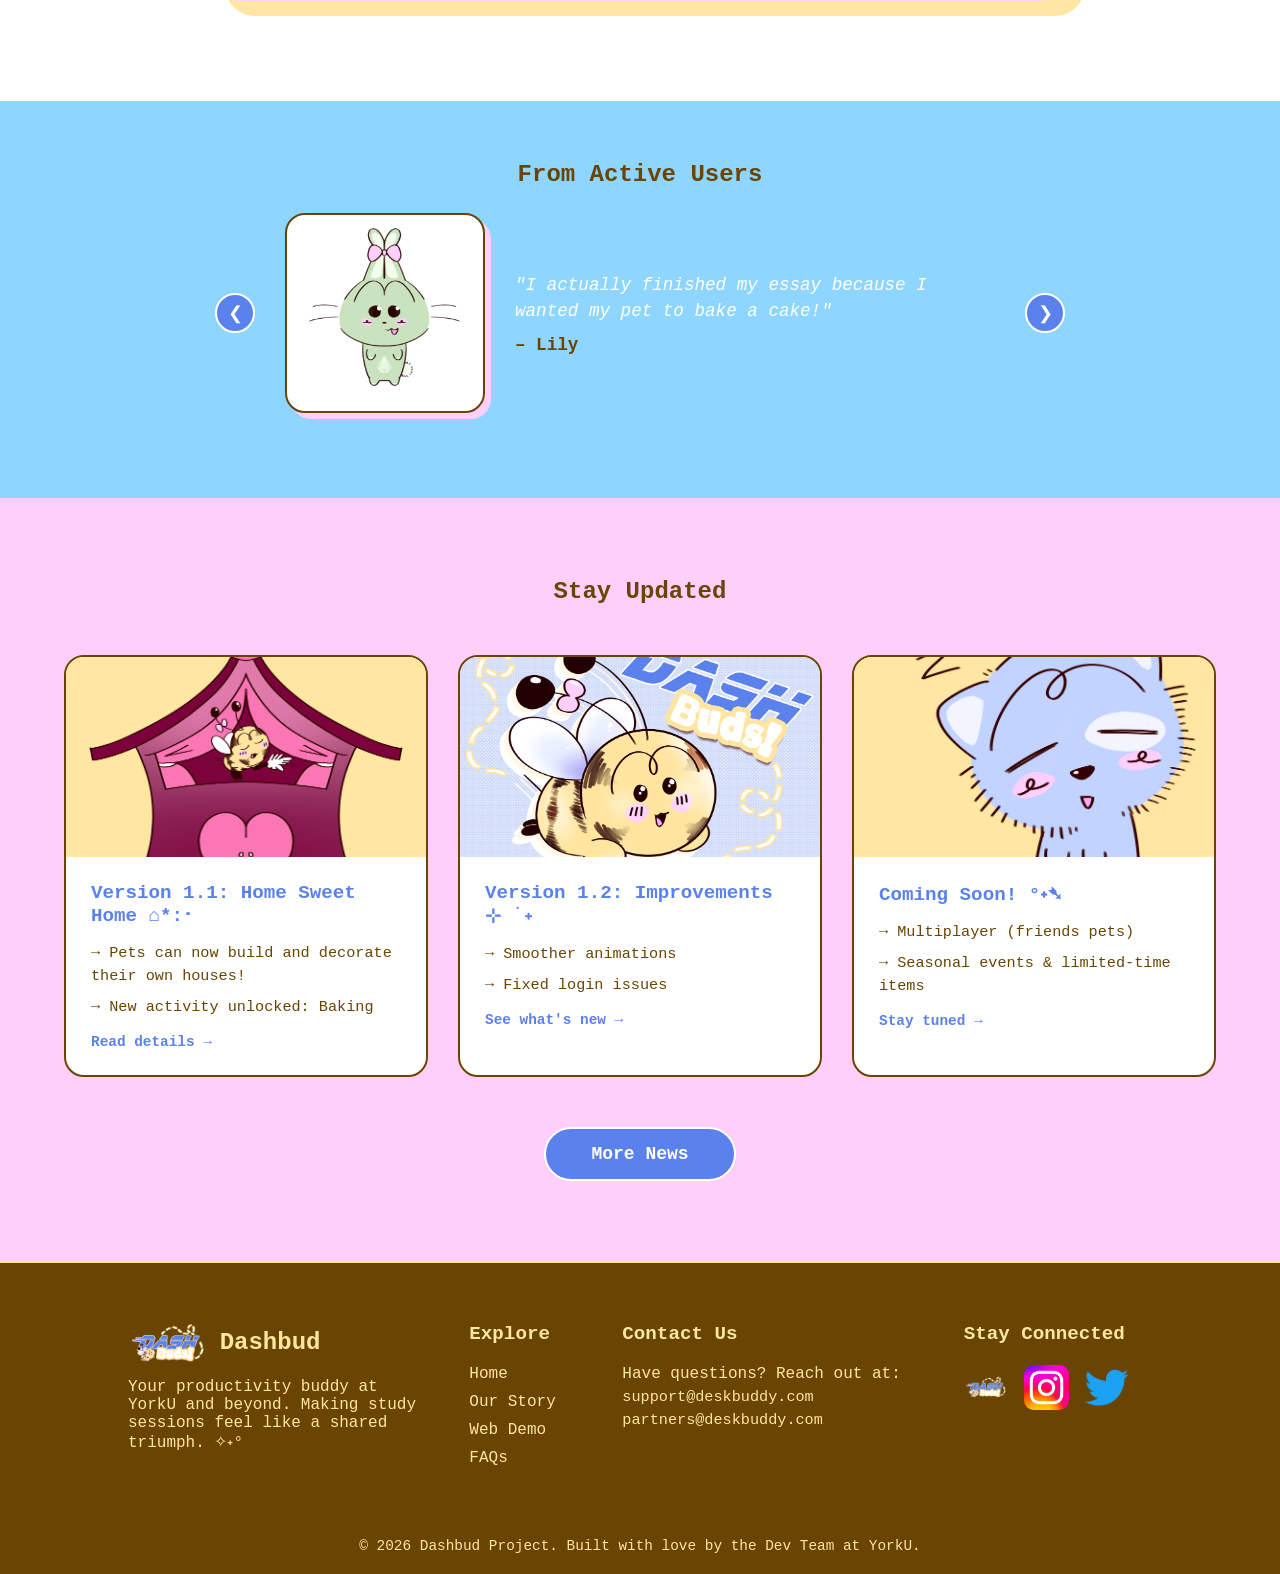
==== commit 53044b04: "Update index.html" ====
--- a/index.html
+++ b/index.html
@@ -126,7 +126,7 @@
                         <p class="user-name">– James</p>
                     </div>
                 </div>
-                <div class="user-slide">
+                <!-- <div class="user-slide">
                     <div class="user-photo">
                         <div class="rect-photo"><img src="assets/DashbudsCake.png"></div>
                     </div>
@@ -134,7 +134,7 @@
                         <p class="quote">"One of the only things that has given me motivation to get work done because I don't wanna leave my pet hanging in the middle of a project, the guilt is REAL."</p>
                         <p class="user-name">– Sabrina</p>
                     </div>
-                </div>
+                </div> -->
                 <div class="user-slide">
                     <div class="user-photo">
                         <div class="rect-photo"><img src="assets/DashbudsHouse.png"></div>
@@ -144,7 +144,7 @@
                         <p class="user-name">– Jay</p>
                     </div>
                 </div>
-                <div class="user-slide">
+                <!-- <div class="user-slide">
                     <div class="user-photo">
                         <div class="rect-photo"><img src="assets/BeeSprite.png"></div>
                     </div>
@@ -152,7 +152,7 @@
                         <p class="quote">"I love that my progress is tied to something so cute! It makes every task feel like a win."</p>
                         <p class="user-name">– Emily</p>
                     </div>
-                </div>
+                </div> -->
             </div>
 
             <button class="nav-btn next" onclick="moveSlide(1)">❯</button>
@@ -181,7 +181,7 @@
                 <a href="https://www.instagram.com/p/DWmy3O6jsHD/" class="news-card-link">
                     <div class="news-card">
                         <div class="news-img-placeholder">
-                            <img src="assets/DashbudsCat.png" alt="Improvements">
+                            <img src="assets/main.png" alt="Improvements">
                         </div>
                         <div class="news-content">
                             <h3>Version 1.2: Improvements ⊹ ࣪ ˖</h3>
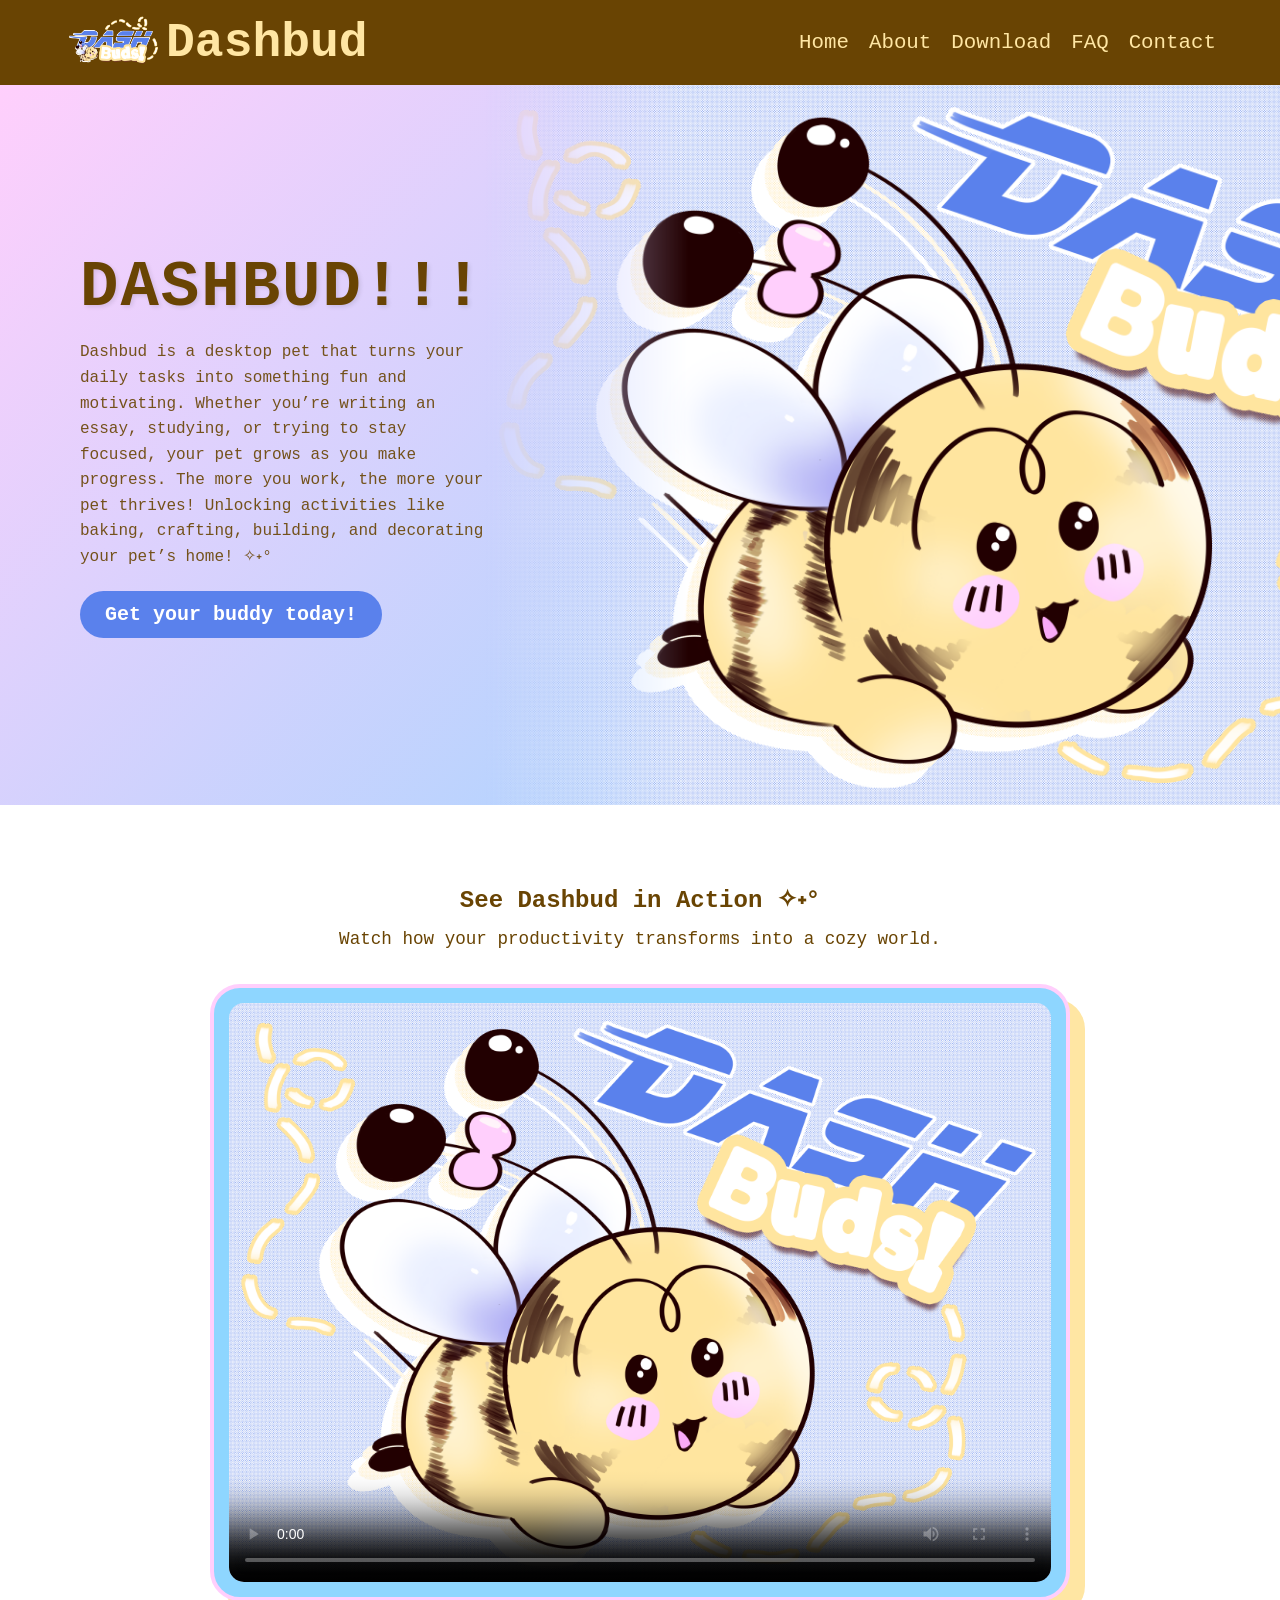
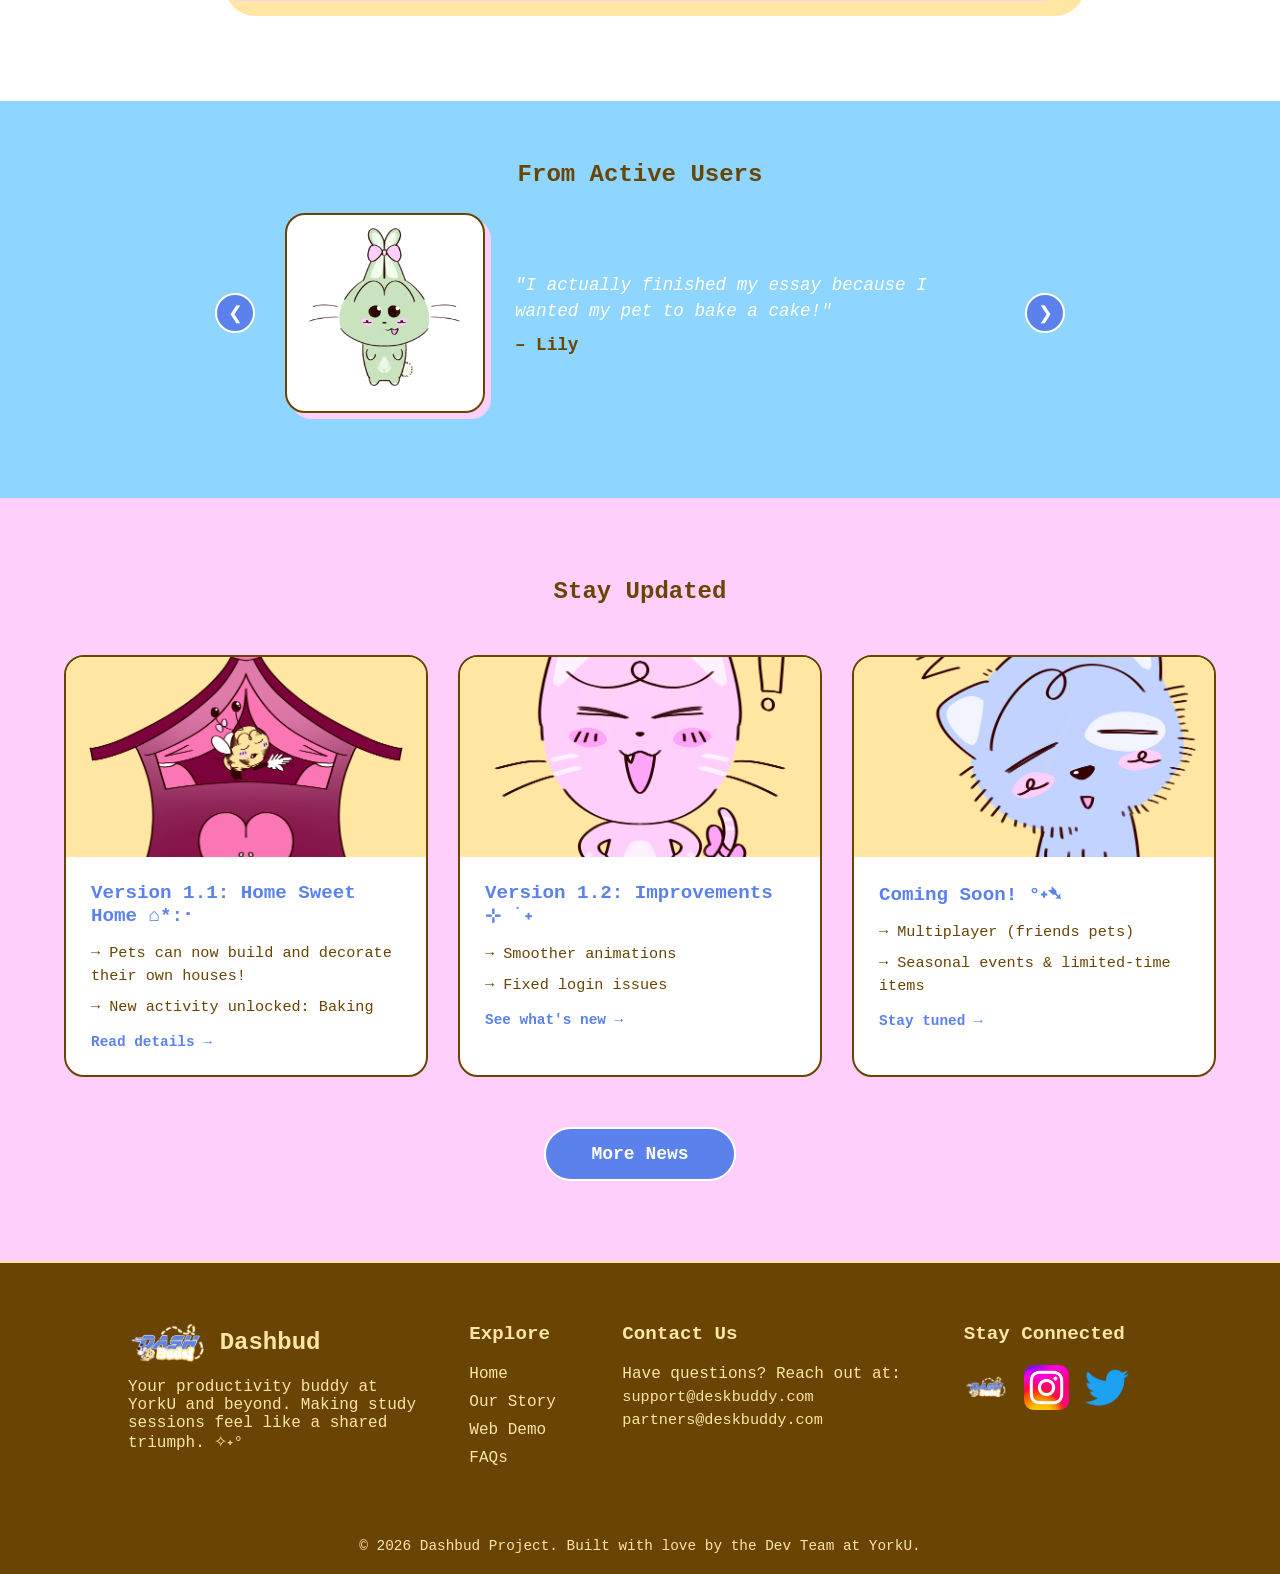
==== commit 9c24f9d5: "Update index.html" ====
--- a/index.html
+++ b/index.html
@@ -126,7 +126,7 @@
                         <p class="user-name">– James</p>
                     </div>
                 </div>
-                <!-- <div class="user-slide">
+                <div class="user-slide">
                     <div class="user-photo">
                         <div class="rect-photo"><img src="assets/DashbudsCake.png"></div>
                     </div>
@@ -134,7 +134,7 @@
                         <p class="quote">"One of the only things that has given me motivation to get work done because I don't wanna leave my pet hanging in the middle of a project, the guilt is REAL."</p>
                         <p class="user-name">– Sabrina</p>
                     </div>
-                </div> -->
+                </div>
                 <div class="user-slide">
                     <div class="user-photo">
                         <div class="rect-photo"><img src="assets/DashbudsHouse.png"></div>
@@ -144,7 +144,7 @@
                         <p class="user-name">– Jay</p>
                     </div>
                 </div>
-                <!-- <div class="user-slide">
+                <div class="user-slide">
                     <div class="user-photo">
                         <div class="rect-photo"><img src="assets/BeeSprite.png"></div>
                     </div>
@@ -152,7 +152,7 @@
                         <p class="quote">"I love that my progress is tied to something so cute! It makes every task feel like a win."</p>
                         <p class="user-name">– Emily</p>
                     </div>
-                </div> -->
+                </div>
             </div>
 
             <button class="nav-btn next" onclick="moveSlide(1)">❯</button>
@@ -181,7 +181,7 @@
                 <a href="https://www.instagram.com/p/DWmy3O6jsHD/" class="news-card-link">
                     <div class="news-card">
                         <div class="news-img-placeholder">
-                            <img src="assets/main.png" alt="Improvements">
+                            <img src="assets/DashBudsCat.png" alt="Improvements">
                         </div>
                         <div class="news-content">
                             <h3>Version 1.2: Improvements ⊹ ࣪ ˖</h3>
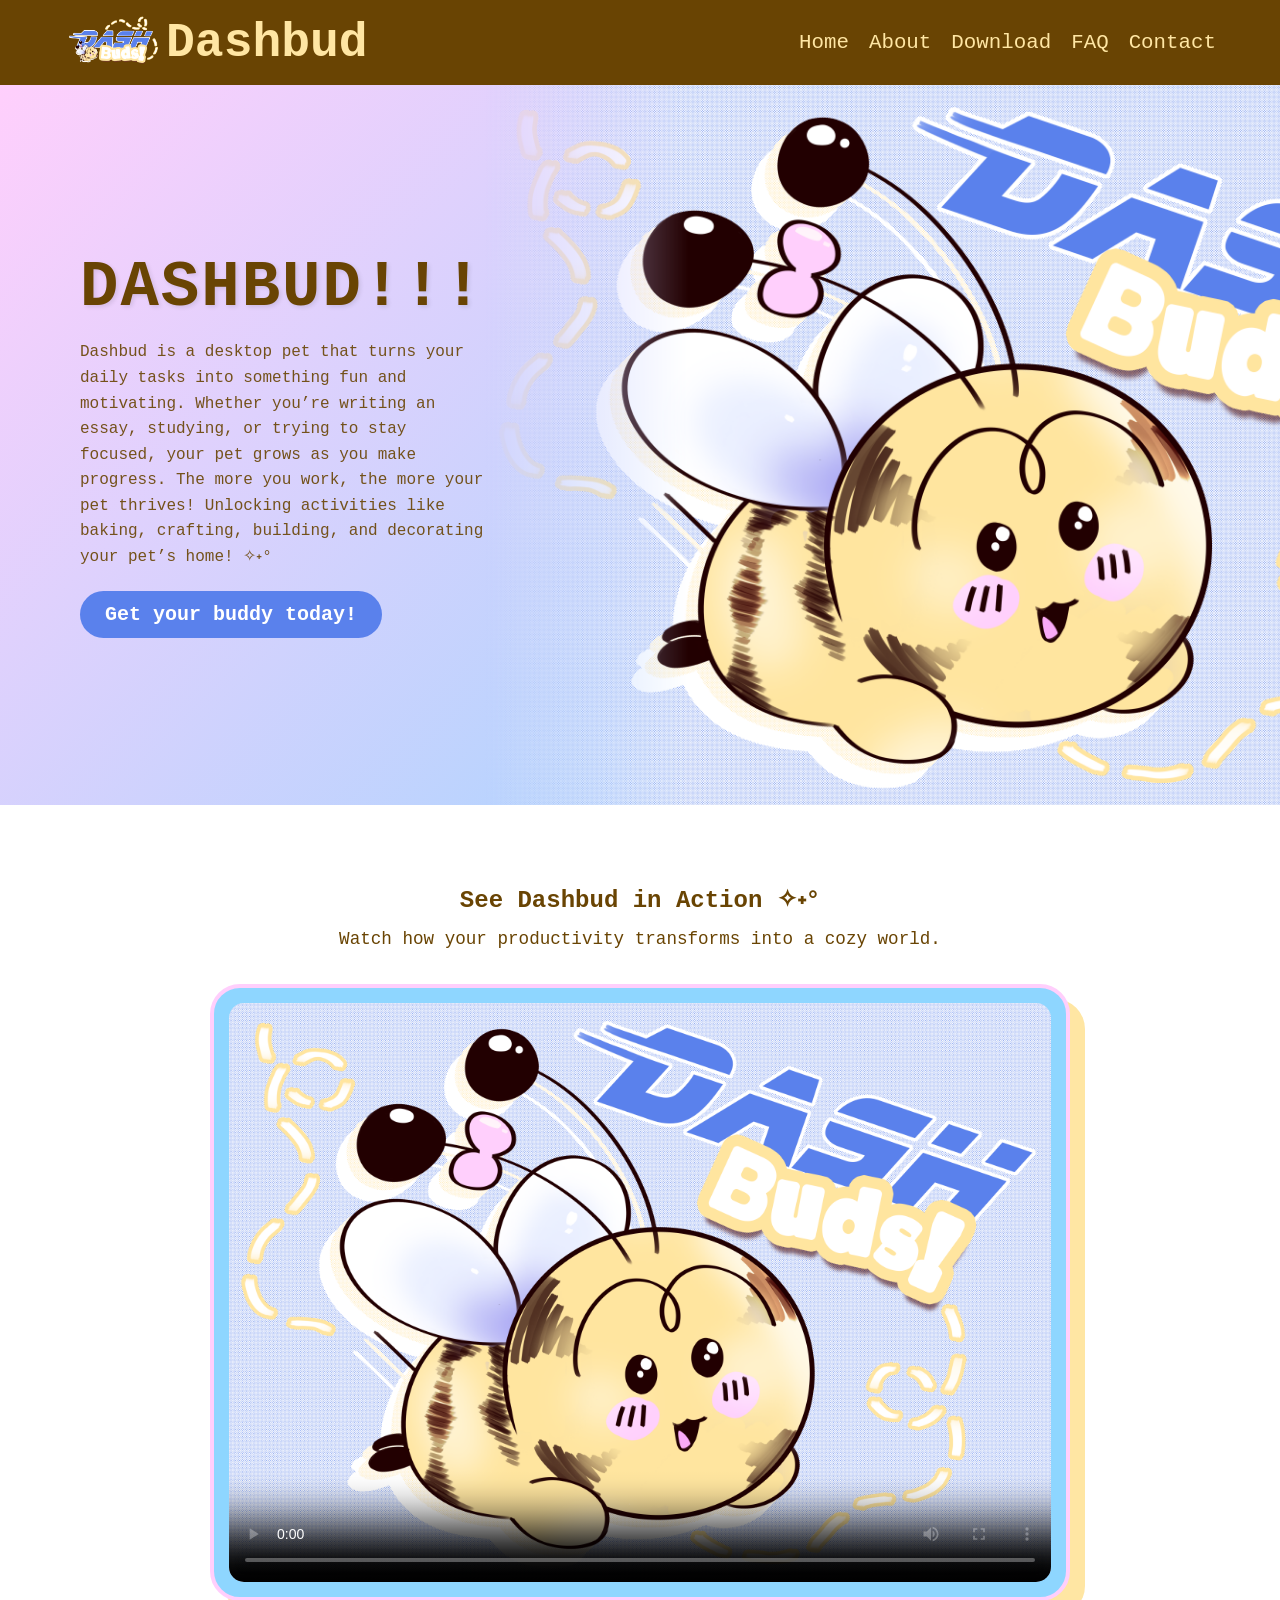
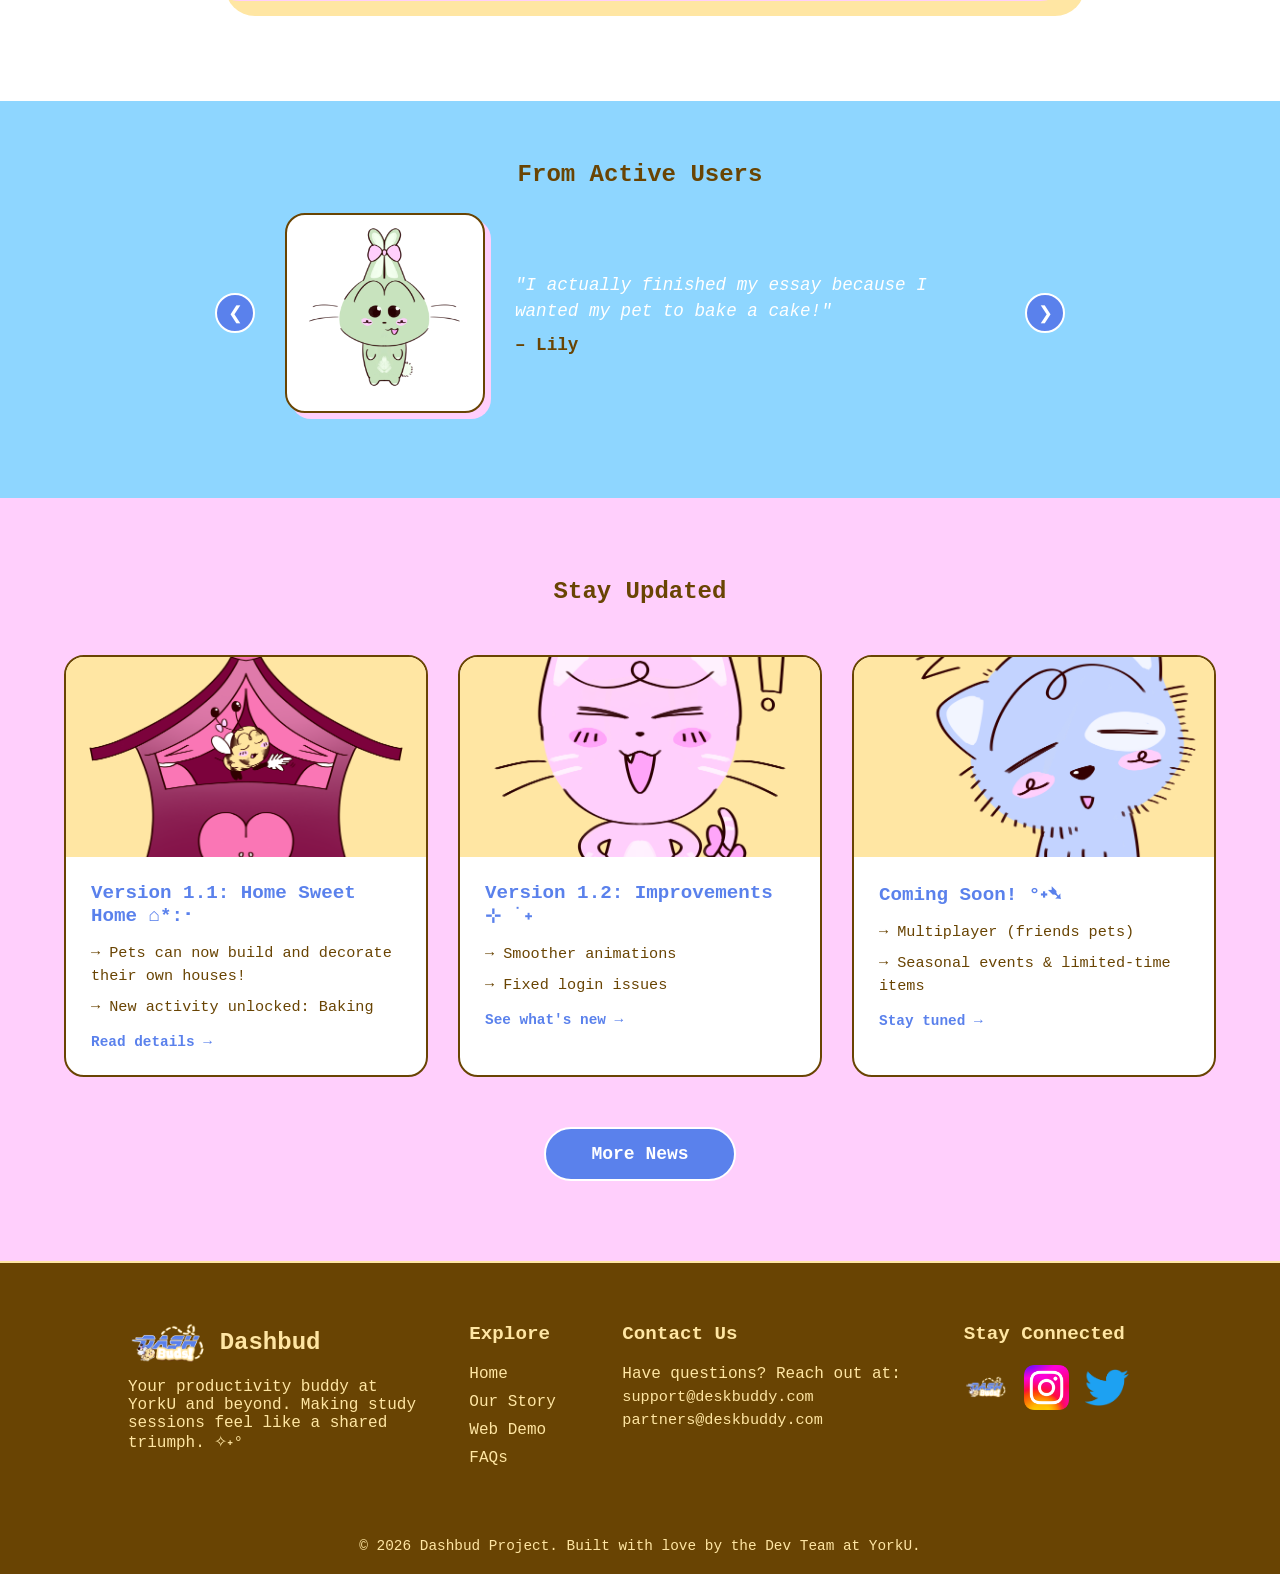
==== commit a95fd1cf: "Update index.html" ====
--- a/index.html
+++ b/index.html
@@ -91,6 +91,15 @@
                 </div>
                 <div class="user-slide">
                     <div class="user-photo">
+                        <div class="rect-photo"><img src="assets/DashbudsCake.png"></div>
+                    </div>
+                    <div class="user-text">
+                        <p class="quote">"DashBud has definitely made those late-night study marathons feel a lot less lonely."</p>
+                        <p class="user-name">– James</p>
+                    </div>
+                </div>
+                <div class="user-slide">
+                    <div class="user-photo">
                         <div class="rect-photo"><img src="assets/BearSprite.png"></div>
                     </div>
                     <div class="user-text">
@@ -117,15 +126,7 @@
                     </div>
                 </div>
 
-                <div class="user-slide">
-                    <div class="user-photo">
-                        <div class="rect-photo"><img src="assets/DashbudsCake.png"></div>
-                    </div>
-                    <div class="user-text">
-                        <p class="quote">"DashBud has definitely made those late-night study marathons feel a lot less lonely."</p>
-                        <p class="user-name">– James</p>
-                    </div>
-                </div>
+                
                 <div class="user-slide">
                     <div class="user-photo">
                         <div class="rect-photo"><img src="assets/DashbudsCake.png"></div>
